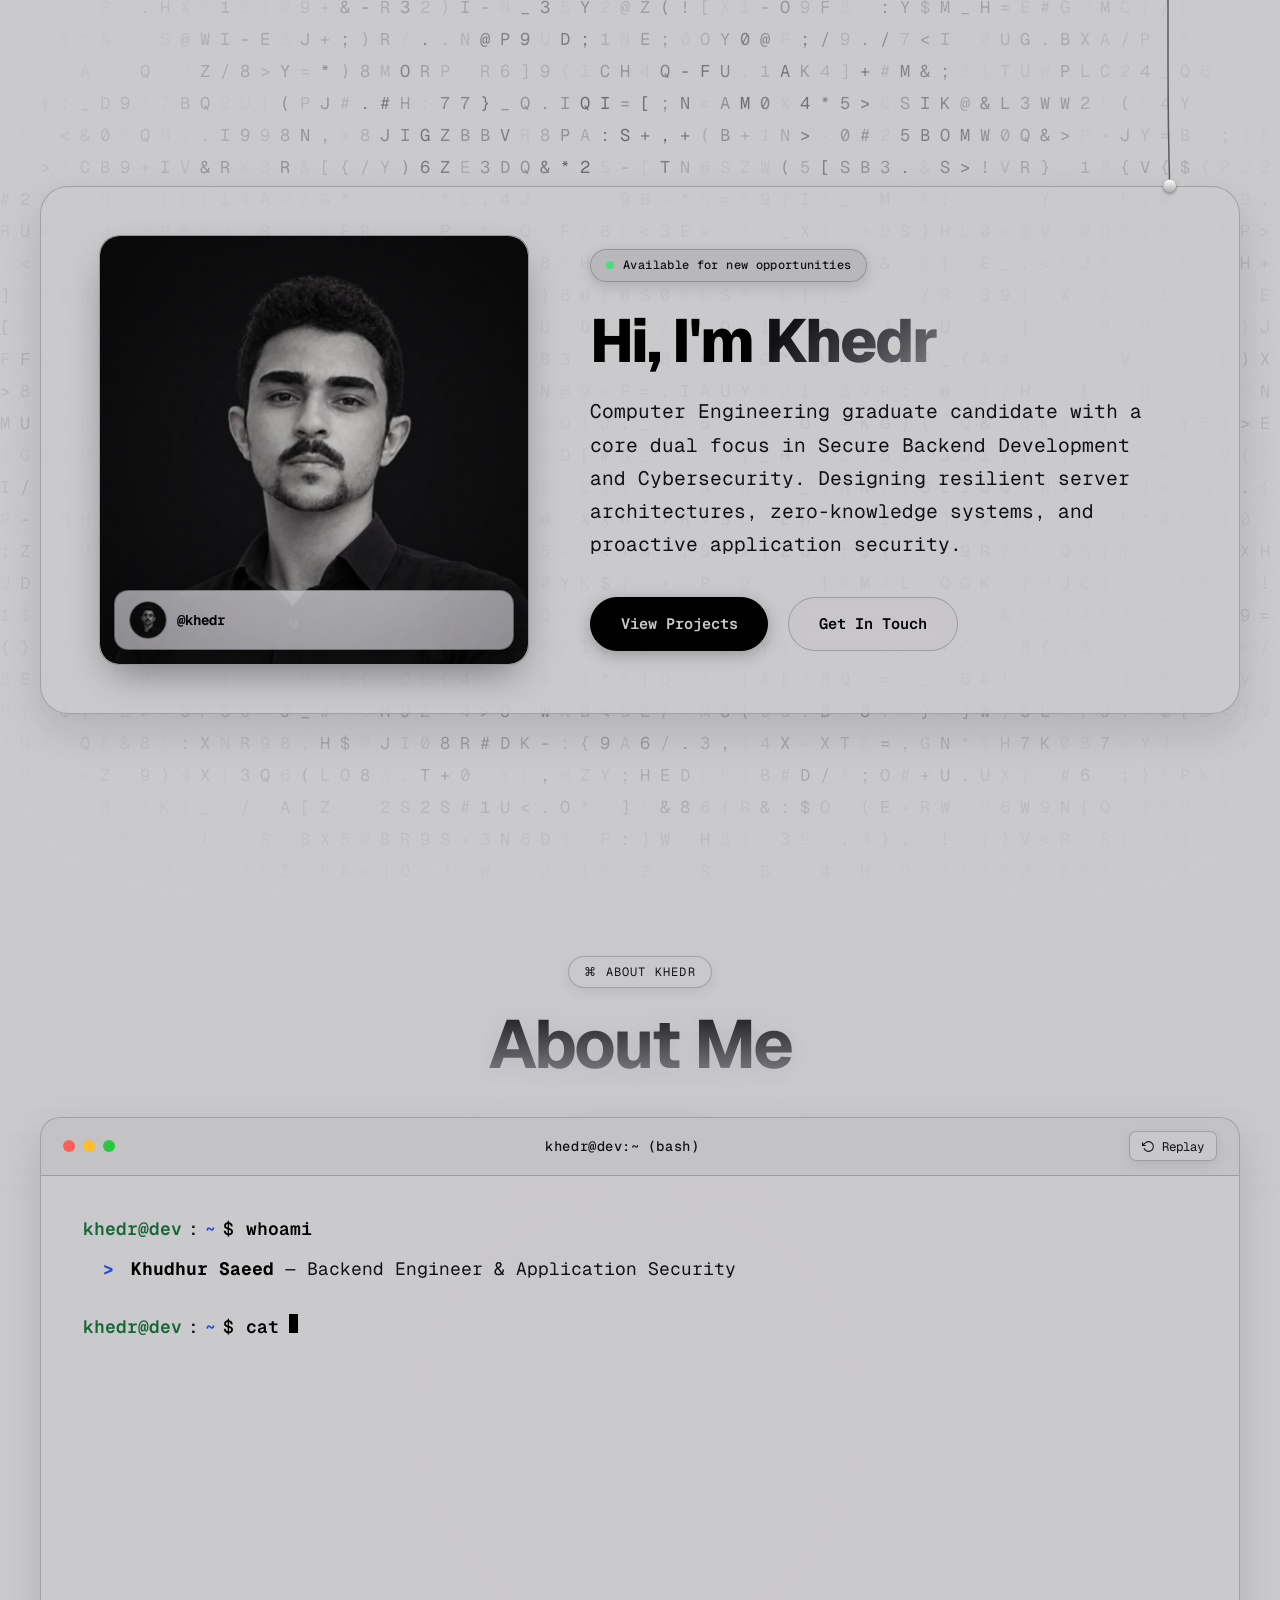
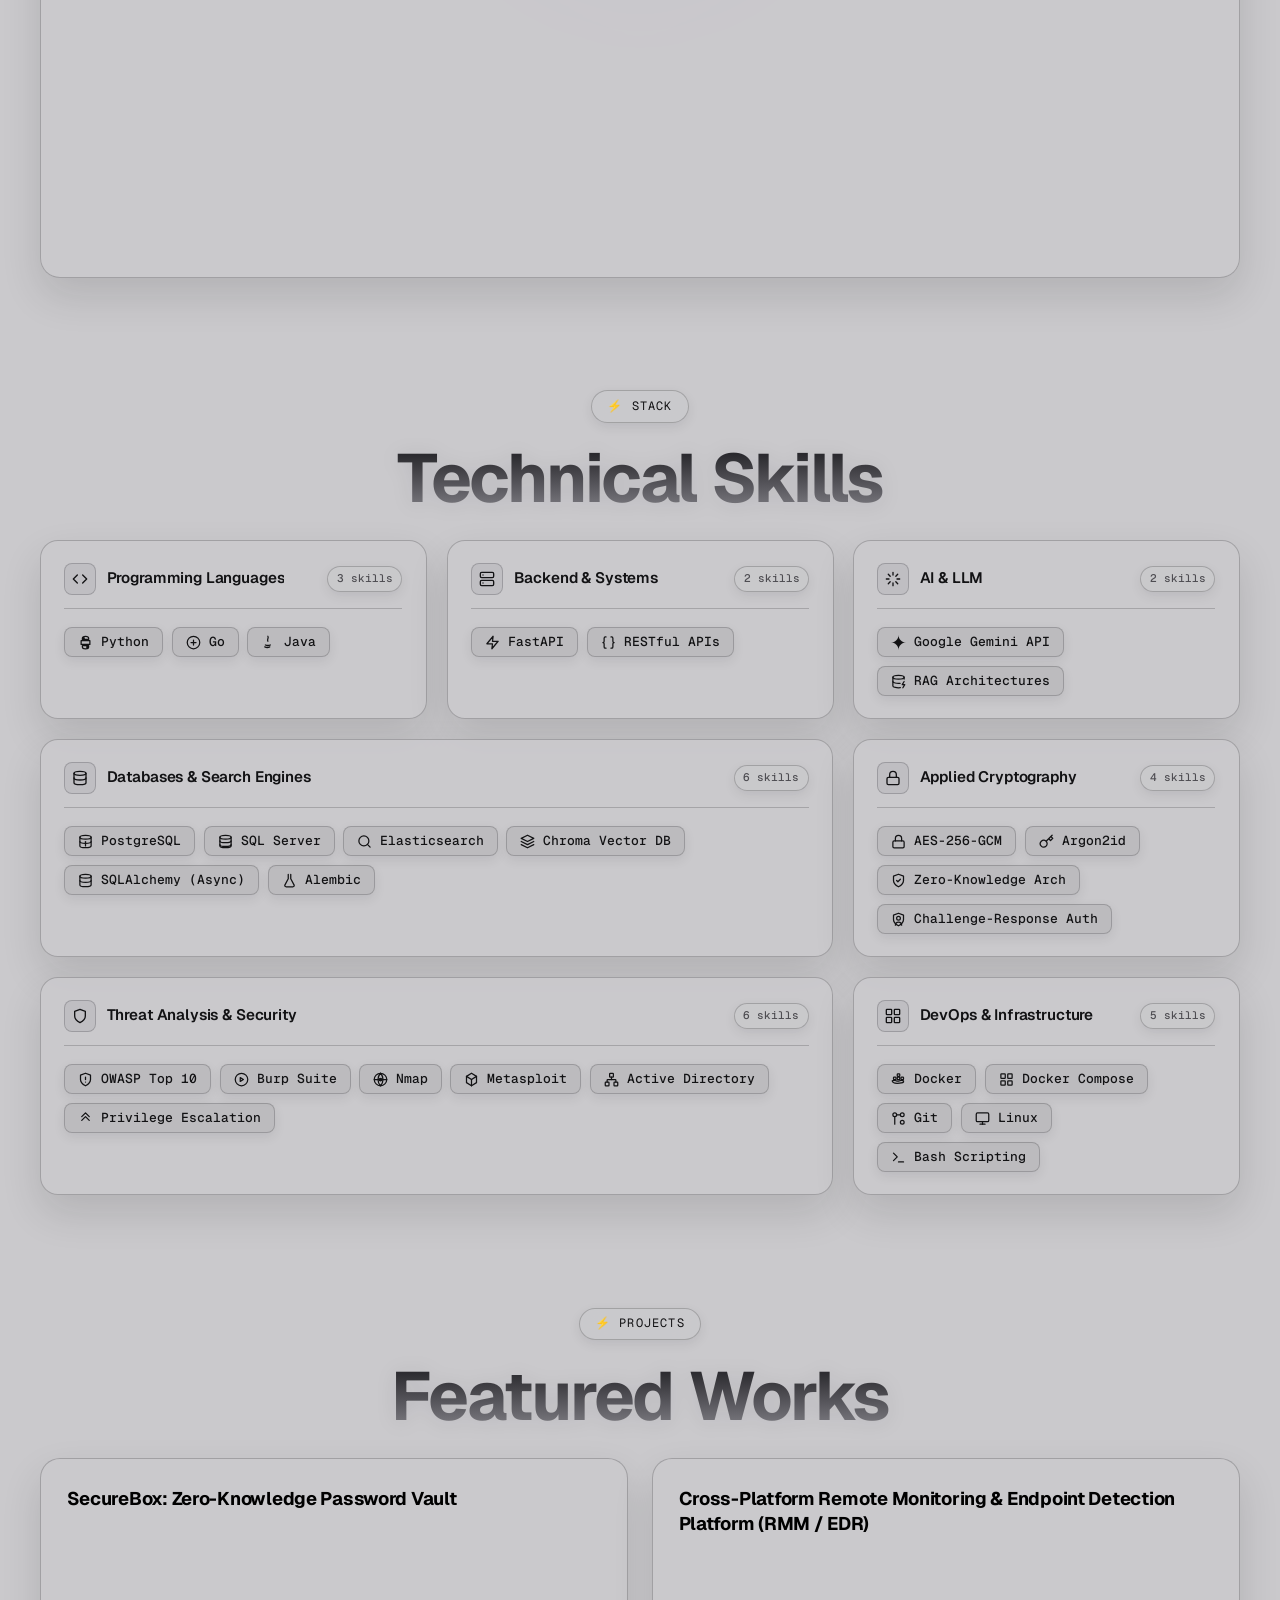
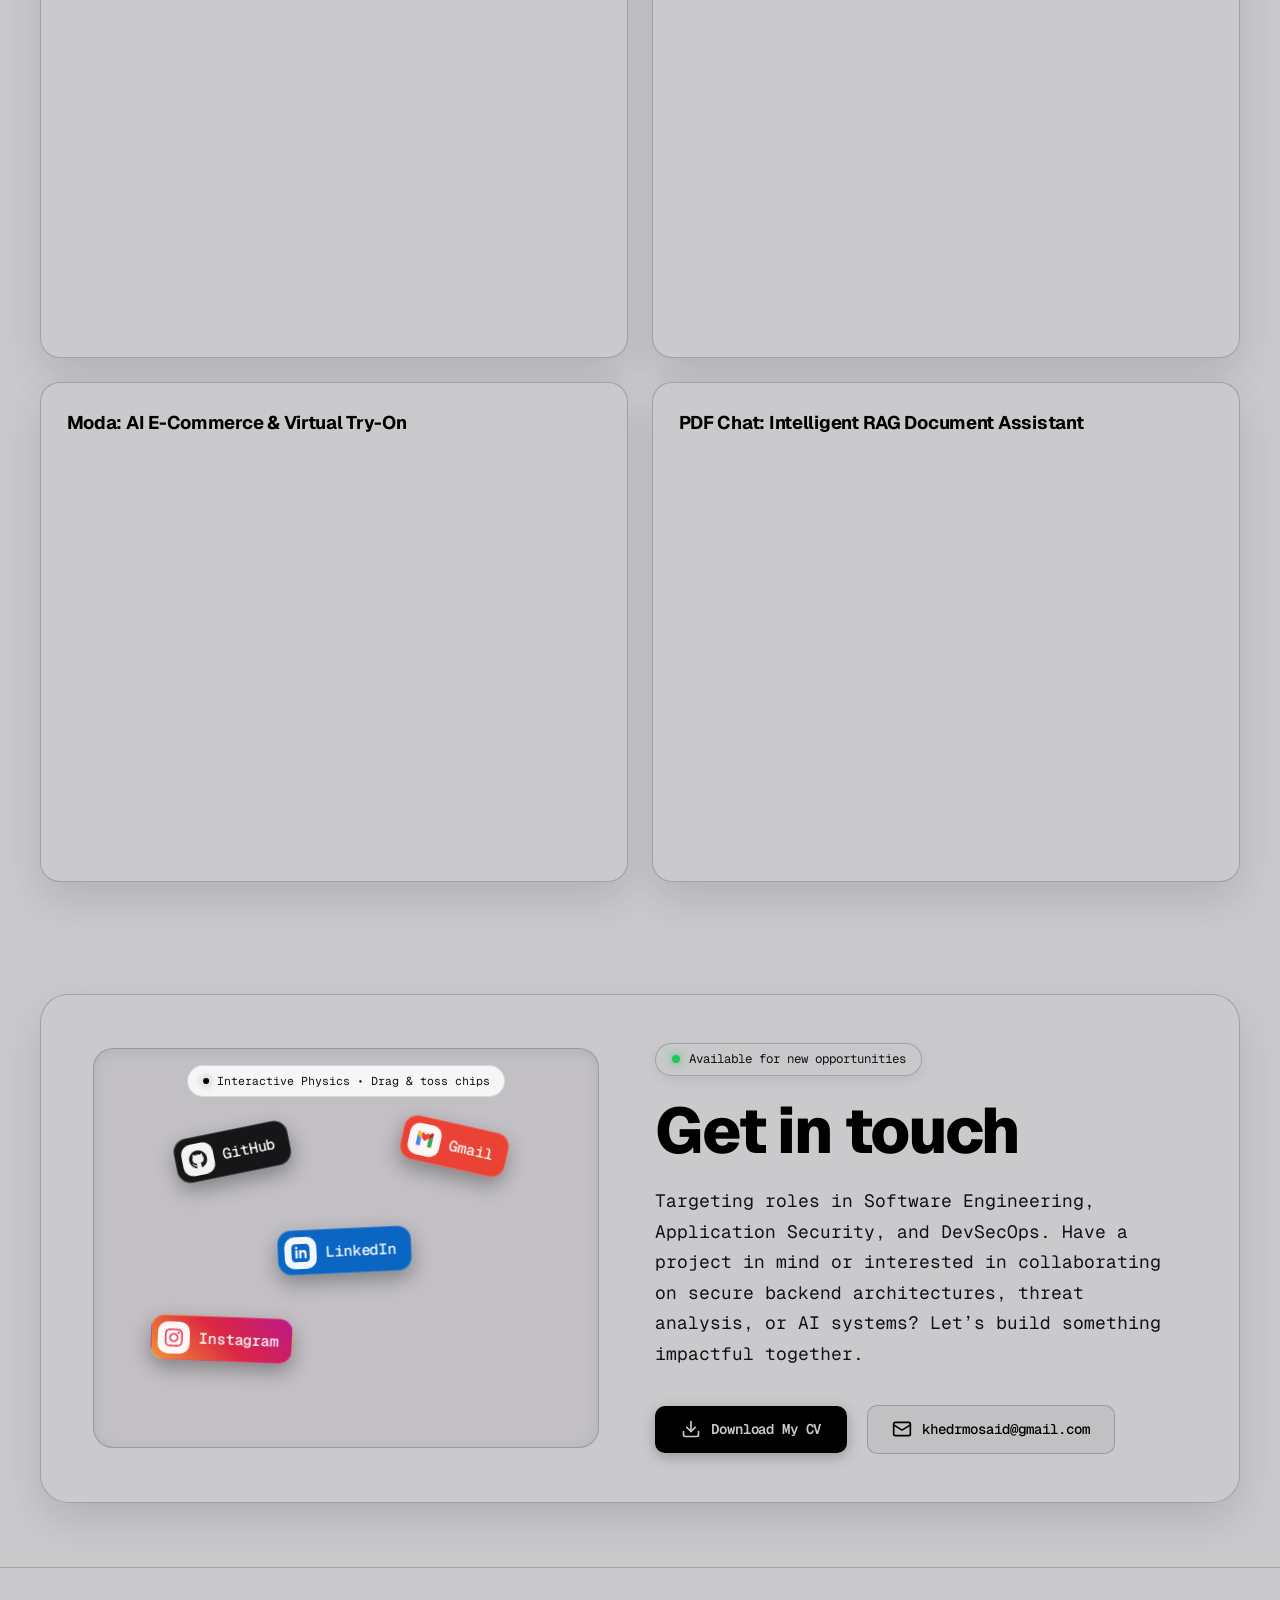
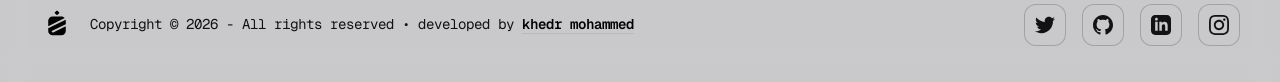
==== index.html @ b5968e11 "Initial release: Portfolio launch" ====
<!DOCTYPE html>
<html lang="en">
<head>
  <meta charset="UTF-8">
  <meta name="viewport" content="width=device-width, initial-scale=1.0">
  <title>Khedr Mohammed — Security Analyst &amp; Backend Developer</title>
  <meta name="description" content="Portfolio of Khedr Mohammed — Security Analyst &amp; Backend Developer specializing in secure backend systems, applied cryptography, threat analysis, and AI/RAG architectures.">
  <meta name="theme-color" content="#121214">

  <!-- Open Graph / Social Preview -->
  <meta property="og:type" content="website">
  <meta property="og:title" content="Khedr Mohammed — Security Analyst &amp; Backend Developer">
  <meta property="og:description" content="Security Analyst &amp; Backend Developer specializing in zero-knowledge cryptography, resilient backend architectures, threat analysis, and AI/RAG systems.">
  <meta property="og:image" content="assets/user_photo.jpg">

  <!-- Twitter / X Card -->
  <meta name="twitter:card" content="summary_large_image">
  <meta name="twitter:title" content="Khedr Mohammed — Security Analyst &amp; Backend Developer">
  <meta name="twitter:description" content="Security Analyst &amp; Backend Developer specializing in zero-knowledge cryptography, resilient backend architectures, threat analysis, and AI/RAG systems.">
  <meta name="twitter:image" content="assets/user_photo.jpg">

  <!-- Monochrome Theme Favicon -->
  <link rel="icon" type="image/svg+xml" href="assets/favicon.svg?v=1.0">

  <link rel="preconnect" href="https://fonts.googleapis.com">
  <link rel="preconnect" href="https://fonts.gstatic.com" crossorigin>
  <link href="https://fonts.googleapis.com/css2?family=Geist:wght@100..900&family=Geist+Mono:wght@100..900&display=swap" rel="stylesheet">
  <link rel="stylesheet" href="style.css?v=4.9">
</head>
<body>

  <!-- Scroll Progress Indicator -->
  <div class="scroll-progress-bar" id="scrollProgressBar"></div>



  <!-- =========================================================================
       PullCord Physics-driven Ceiling Rope Switch (Theme Switcher)
       Inspired by mortspace / FeralUI
       ========================================================================= -->
  <div class="pullcord" id="pullcord">
    <div class="pullcord-inner pullcord-inner--drop">
      <svg class="pullcord-svg" viewBox="0 0 64 340" width="64" height="340" aria-hidden="true">
        <defs>
          <linearGradient id="pc-knob" x1="0" y1="0" x2="0" y2="1">
            <stop offset="0%" stop-color="#ffffff" />
            <stop offset="100%" stop-color="#abaaad" />
          </linearGradient>
          <filter id="pc-knob-sh" x="-70%" y="-70%" width="240%" height="240%">
            <feDropShadow dx="0" dy="1.4" stdDeviation="1.5" flood-color="rgba(0,0,0,0.35)" />
          </filter>
        </defs>
        <!-- Dynamic Verlet rope path -->
        <path class="pullcord-path" d="M 32.0 0.0 Q 32.0 11.0 32.0 22.0 L 32.0 176.0" />
        <!-- Knob SVG visual group -->
        <g class="pullcord-knob-group">
          <g filter="url(#pc-knob-sh)">
            <circle cx="32" cy="176" r="6.5" fill="url(#pc-knob)" stroke="rgba(0,0,0,0.15)" stroke-width="0.5" />
          </g>
        </g>
      </svg>
      <!-- Interactive grab & pull knob button for screen readers & touch/mouse interaction -->
      <button type="button" class="pullcord-knob-btn" aria-label="Pull the cord to toggle theme" aria-pressed="false" title="Pull cord to toggle light/dark theme"></button>
    </div>
  </div>

  <!-- =========================================================================
       Main Content Area
       ========================================================================= -->
  <main class="main-content" id="mainContent">
    
    <!-- Hero Section -->
    <section class="hero-section" id="hero">
      
      <!-- LetterGlitch Background (50% Opacity) -->
      <div class="glitch-bg-container" id="glitchBg" aria-hidden="true">
        <canvas class="glitch-bg-canvas" id="glitchCanvas"></canvas>
        <div class="glitch-outer-vignette"></div>
      </div>

      <div class="hero-container">
        
        <!-- Combined Single Hero Element: Intro + Profile -->
        <div class="hero-intro specular-card" id="heroIntro">
          
          <!-- Left: ProfileCard Component with Uploaded Photo -->
          <div class="hero-profile">
            <div class="pc-card-wrapper" id="profileCard">
              <!-- Glow effect following pointer behind the card -->
              <div class="pc-behind"></div>

              <div class="pc-card-shell">
                <section class="pc-card">
                  <div class="pc-inside">
                    
                    <!-- Glass glare reflection -->
                    <div class="pc-glare"></div>

                    <!-- Avatar Image Content (1:1 Ratio Matched to Photo) -->
                    <div class="pc-avatar-content">
                      <img 
                        class="avatar" 
                        src="assets/user_photo.jpg" 
                        alt="Khedr Portrait Photo" 
                        loading="eager"
                        fetchpriority="high"
                        decoding="async"
                      />

                      <!-- Frosted glass user details banner -->
                      <div class="pc-user-info">
                        <div class="pc-user-details">
                          <div class="pc-mini-avatar">
                            <img src="assets/user_photo.jpg" alt="Mini Avatar" loading="lazy" decoding="async" />
                          </div>
                          <div class="pc-user-text">
                            <div class="pc-handle">@khedr</div>
                          </div>
                        </div>
                      </div>
                    </div>

                  </div>
                </section>
              </div>
            </div>
          </div>

          <!-- Right: Name & Welcome Message -->
          <div class="hero-content">
            <div class="hero-badge">
              <span class="status-pulse"></span>
              <span>Available for new opportunities</span>
            </div>

            <h1 class="hero-title">
              Hi, I'm <span class="gradient-text">Khedr</span>
            </h1>

            <p class="hero-welcome">
              Computer Engineering graduate candidate with a core dual focus in Secure Backend Development and Cybersecurity. Designing resilient server architectures, zero-knowledge systems, and proactive application security.
            </p>

            <div class="hero-actions">
              <a href="#projects" class="btn btn-primary">View Projects</a>
              <a href="#contact" class="btn btn-secondary">Get In Touch</a>
            </div>
          </div>

        </div>

      </div>
    </section>

    <!-- =======================================================================
         Post-Hero Sections (with Living Ambient Blurred Background)
         ======================================================================= -->
    <div class="post-hero-wrapper" id="postHeroWrapper">
      <!-- Living Ambient Blurred Background Canvas (Subtle & GPU-Accelerated) -->
      <div class="living-ambient-canvas" aria-hidden="true">
        <canvas id="pixelArcCanvas" class="pixel-arc-canvas"></canvas>
        <div class="ambient-fade-transition"></div>
      </div>

      <!-- =======================================================================
           About Section: Magic UI Interactive Terminal
           ======================================================================= -->
      <section class="about-section" id="about">
      <div class="parallax-container" id="aboutParallax">
        
        <!-- Background Layer: Ambient Glow (static) -->
        <div class="parallax-layer" aria-hidden="true">
          <div class="about-ambient-glow"></div>
        </div>

        <!-- Main Layer: Section Header + Magic UI Terminal -->
        <div class="parallax-layer parallax-main-layer">
          <div class="about-container">
            
            <!-- Section Header -->
            <div class="section-header">
              <div class="section-tag">
                <span class="tag-icon">⌘</span>
                <span>ABOUT KHEDR</span>
              </div>
              <h2 class="section-title">About Me</h2>
            </div>

            <!-- Magic UI Interactive Terminal Window -->
            <div class="terminal-window specular-card" id="terminalWindow">
              
              <!-- Terminal Header Bar with Mac Dots & Quick Actions -->
              <div class="terminal-header">
                <div class="terminal-dots" aria-hidden="true">
                  <span class="dot dot-close"></span>
                  <span class="dot dot-minimize"></span>
                  <span class="dot dot-expand"></span>
                </div>
                <div class="terminal-title">khedr@dev:~ (bash)</div>
                <div class="terminal-actions">
                  <button type="button" class="term-btn" id="termReplayBtn" title="Replay Animation" aria-label="Replay terminal typing animation">
                    <svg width="13" height="13" viewBox="0 0 24 24" fill="none" stroke="currentColor" stroke-width="2"><polyline points="1 4 1 10 7 10"></polyline><path d="M3.51 15a9 9 0 1 0 2.13-9.36L1 10"></path></svg>
                    <span>Replay</span>
                  </button>
                </div>
              </div>

              <!-- Terminal Body Content -->
              <div class="terminal-body" id="terminalBody">
                
                <!-- Command 1: whoami -->
                <div class="terminal-block" id="termBlock1">
                  <div class="terminal-prompt-line">
                    <span class="prompt-user">khedr@dev</span><span class="prompt-sep">:</span><span class="prompt-path">~</span><span class="prompt-dollar">$</span>
                    <span class="typed-command" id="cmdWhoami"></span>
                  </div>
                  <div class="terminal-output" id="outWhoami">
                    <span class="output-prefix">&gt;</span> <span class="highlight-name">Khudhur Saeed</span> — Backend Engineer &amp; Application Security
                  </div>
                </div>

                <!-- Command 2: cat about.txt -->
                <div class="terminal-block term-hidden" id="termBlock2">
                  <div class="terminal-prompt-line">
                    <span class="prompt-user">khedr@dev</span><span class="prompt-sep">:</span><span class="prompt-path">~</span><span class="prompt-dollar">$</span>
                    <span class="typed-command" id="cmdCat"></span>
                  </div>
                  <div class="terminal-output terminal-bio-text" id="outCat">
                    <p>
                      Computer Engineering graduate (Cumhuriyet University, GPA 3.26) with a core dual focus on 
                      <span class="term-keyword">Backend Development</span> and <span class="term-keyword">Cybersecurity &amp; PenTesting</span>. 
                      Experience gained through an intensive 15-week internship at <span class="term-highlight">SETA Software Technologies</span>, conducting web security audits (<span class="term-highlight">OWASP Top 10</span>, IDOR, SQLi, XSS), 
                      network reconnaissance via <span class="term-code">Nmap</span>, exploitation with <span class="term-code">Metasploit</span>, Active Directory lateral movement, and Windows/Linux privilege escalation.
                    </p>
                    <p>
                      Proficient in engineering secure, scalable backend architectures with 
                      <span class="term-keyword">Python, Go (Golang), FastAPI, PostgreSQL, and Docker</span>, with deep practical experience in 
                      <span class="term-highlight">Zero-Knowledge architectures</span>, authenticated cryptography (<span class="term-code">AES-256-GCM, Argon2id</span>), 
                      and AI/RAG integrations with <span class="term-code">Google Gemini &amp; Chroma</span>. Targeting roles in Software Engineering, Application Security, and DevSecOps.
                    </p>
                  </div>
                </div>

                <!-- Command 3: echo $PASSION -->
                <div class="terminal-block term-hidden" id="termBlock3">
                  <div class="terminal-prompt-line">
                    <span class="prompt-user">khedr@dev</span><span class="prompt-sep">:</span><span class="prompt-path">~</span><span class="prompt-dollar">$</span>
                    <span class="typed-command" id="cmdEcho"></span>
                  </div>
                  <div class="terminal-output terminal-passion" id="outEcho">
                    <span class="output-prefix">&gt;</span> <span class="passion-quote">"Designing resilient server architectures and building systems that are secure by default."</span>
                  </div>
                </div>

                <!-- Active prompt with blinking cursor -->
                <div class="terminal-prompt-line term-active-prompt term-hidden" id="termActivePrompt">
                  <span class="prompt-user">khedr@dev</span><span class="prompt-sep">:</span><span class="prompt-path">~</span><span class="prompt-dollar">$</span>
                  <span class="term-cursor" aria-hidden="true"></span>
                </div>

              </div>
            </div>

          </div>
        </div>

      </div>
    </section>

    <!-- =======================================================================
         Technical Skills Section
         ======================================================================= -->
    <section class="skills-section" id="skills">

      <div class="skills-container">
        
        <!-- Section Header -->
        <div class="section-header">
          <div class="section-tag">
            <span class="tag-icon">⚡</span>
            <span>STACK</span>
          </div>
          <h2 class="section-title">Technical Skills</h2>
        </div>

        <!-- Modern Interactive Stack Component (Bento Grid) -->
        <div class="stack-interactive-container" id="stackInteractiveContainer">
          
          <!-- Skills Bento Grid Architecture -->
          <div class="skills-bento-grid" id="skillsBentoGrid">
            
            <!-- Category 1: Languages -->
            <div class="skill-category-card specular-card" data-category="languages">
              <div class="bento-card-header">
                <div class="bento-cat-info">
                  <span class="bento-cat-icon">
                    <svg width="16" height="16" viewBox="0 0 24 24" fill="none" stroke="currentColor" stroke-width="2" stroke-linecap="round" stroke-linejoin="round"><polyline points="16 18 22 12 16 6"/><polyline points="8 6 2 12 8 18"/></svg>
                  </span>
                  <h3 class="bento-cat-title">Programming Languages</h3>
                </div>
                <span class="bento-cat-badge">3 skills</span>
              </div>
              <div class="bento-chips-wrap">
                <span data-category="languages" class="stack-chip">
                  <svg width="15" height="15" viewBox="0 0 24 24" fill="none" stroke="currentColor" stroke-width="2" stroke-linecap="round" stroke-linejoin="round"><path d="M12 2c5 0 5 3 5 3v2H7V5s0-3 5-3z"/><path d="M12 22c-5 0-5-3-5-3v-2h10v2s0 3-5 3z"/><path d="M5 9h14v6H5z"/><circle cx="9" cy="5" r="1" fill="currentColor"/><circle cx="15" cy="19" r="1" fill="currentColor"/></svg>
                  Python
                </span>
                <span data-category="languages" class="stack-chip">
                  <svg width="15" height="15" viewBox="0 0 24 24" fill="none" stroke="currentColor" stroke-width="2" stroke-linecap="round" stroke-linejoin="round"><circle cx="12" cy="12" r="10"/><path d="M8 12h8"/><path d="M12 8v8"/></svg>
                  Go
                </span>
                <span data-category="languages" class="stack-chip">
                  <svg width="15" height="15" viewBox="0 0 24 24" fill="none" stroke="currentColor" stroke-width="2" stroke-linecap="round" stroke-linejoin="round"><path d="M6 19c2 1 6 1 8 0"/><path d="M7 16c2.5 1 5.5 1 8 0"/><path d="M11 2c2 3-2 5 0 8"/></svg>
                  Java
                </span>
              </div>
            </div>

            <!-- Category 2: Backend & Systems -->
            <div class="skill-category-card specular-card" data-category="backend">
              <div class="bento-card-header">
                <div class="bento-cat-info">
                  <span class="bento-cat-icon">
                    <svg width="16" height="16" viewBox="0 0 24 24" fill="none" stroke="currentColor" stroke-width="2" stroke-linecap="round" stroke-linejoin="round"><rect width="20" height="8" x="2" y="2" rx="2"/><rect width="20" height="8" x="2" y="14" rx="2"/><line x1="6" x2="6.01" y1="6" y2="6"/><line x1="6" x2="6.01" y1="18" y2="18"/></svg>
                  </span>
                  <h3 class="bento-cat-title">Backend &amp; Systems</h3>
                </div>
                <span class="bento-cat-badge">2 skills</span>
              </div>
              <div class="bento-chips-wrap">
                <span data-category="backend" class="stack-chip">
                  <svg width="15" height="15" viewBox="0 0 24 24" fill="none" stroke="currentColor" stroke-width="2" stroke-linecap="round" stroke-linejoin="round"><polygon points="13 2 3 14 12 14 11 22 21 10 12 10 13 2"/></svg>
                  FastAPI
                </span>
                <span data-category="backend" class="stack-chip">
                  <svg width="15" height="15" viewBox="0 0 24 24" fill="none" stroke="currentColor" stroke-width="2" stroke-linecap="round" stroke-linejoin="round"><path d="M8 3H7a2 2 0 0 0-2 2v5a2 2 0 0 1-2 2a2 2 0 0 1 2 2v5c0 1.1.9 2 2 2h1m8 0h1a2 2 0 0 0 2-2v-5c0-1.1.9-2 2-2a2 2 0 0 1-2-2V5a2 2 0 0 0-2-2h-1"/></svg>
                  RESTful APIs
                </span>
              </div>
            </div>

            <!-- Category 3: AI & LLM -->
            <div class="skill-category-card specular-card" data-category="ai">
              <div class="bento-card-header">
                <div class="bento-cat-info">
                  <span class="bento-cat-icon">
                    <svg width="16" height="16" viewBox="0 0 24 24" fill="none" stroke="currentColor" stroke-width="2" stroke-linecap="round" stroke-linejoin="round"><path d="M12 2v4m0 12v4M4.93 4.93l2.83 2.83m8.48 8.48l2.83 2.83M2 12h4m12 0h4M4.93 19.07l2.83-2.83m8.48-8.48l2.83-2.83"/></svg>
                  </span>
                  <h3 class="bento-cat-title">AI &amp; LLM</h3>
                </div>
                <span class="bento-cat-badge">2 skills</span>
              </div>
              <div class="bento-chips-wrap">
                <span data-category="ai" class="stack-chip">
                  <svg width="15" height="15" viewBox="0 0 24 24" fill="currentColor"><path d="M11.04 19.32Q12 21.51 12 24q0-2.49.93-4.68q.96-2.19 2.58-3.81t3.81-2.55Q21.51 12 24 12q-2.49 0-4.68-.93a12.3 12.3 0 0 1-3.81-2.58a12.3 12.3 0 0 1-2.58-3.81Q12 2.49 12 0q0 2.49-.96 4.68q-.93 2.19-2.55 3.81a12.3 12.3 0 0 1-3.81 2.58Q2.49 12 0 12q2.49 0 4.68.96q2.19.93 3.81 2.55t2.55 3.81"/></svg>
                  Google Gemini API
                </span>
                <span data-category="ai" class="stack-chip">
                  <svg width="15" height="15" viewBox="0 0 24 24" fill="none" stroke="currentColor" stroke-width="2" stroke-linecap="round" stroke-linejoin="round"><ellipse cx="12" cy="5" rx="9" ry="3"/><path d="M3 5v14a9 3 0 0 0 12 2.84M21 5v3m0 4l-3 5h4l-3 5"/><path d="M3 12a9 3 0 0 0 11.59 2.87"/></svg>
                  RAG Architectures
                </span>
              </div>
            </div>

            <!-- Category 4: Databases & Search (Bento Wide 2 Cols) -->
            <div class="skill-category-card specular-card" data-category="databases">
              <div class="bento-card-header">
                <div class="bento-cat-info">
                  <span class="bento-cat-icon">
                    <svg width="16" height="16" viewBox="0 0 24 24" fill="none" stroke="currentColor" stroke-width="2" stroke-linecap="round" stroke-linejoin="round"><ellipse cx="12" cy="5" rx="9" ry="3"/><path d="M3 5v14a9 3 0 0 0 18 0V5"/><path d="M3 12a9 3 0 0 0 18 0"/></svg>
                  </span>
                  <h3 class="bento-cat-title">Databases &amp; Search Engines</h3>
                </div>
                <span class="bento-cat-badge">6 skills</span>
              </div>
              <div class="bento-chips-wrap">
                <span data-category="databases" class="stack-chip">
                  <svg width="15" height="15" viewBox="0 0 24 24" fill="none" stroke="currentColor" stroke-width="2" stroke-linecap="round" stroke-linejoin="round"><ellipse cx="12" cy="5" rx="9" ry="3"/><path d="M3 5v14a9 3 0 0 0 18 0V5"/><path d="M3 12a9 3 0 0 0 18 0"/><path d="M12 12v7"/></svg>
                  PostgreSQL
                </span>
                <span data-category="databases" class="stack-chip">
                  <svg width="15" height="15" viewBox="0 0 24 24" fill="none" stroke="currentColor" stroke-width="2" stroke-linecap="round" stroke-linejoin="round"><ellipse cx="12" cy="5" rx="9" ry="3"/><path d="M3 5v6a9 3 0 0 0 18 0V5"/><path d="M3 11v6a9 3 0 0 0 18 0v-6"/><path d="M3 17v2a9 3 0 0 0 18 0v-2"/></svg>
                  SQL Server
                </span>
                <span data-category="databases" class="stack-chip">
                  <svg width="15" height="15" viewBox="0 0 24 24" fill="none" stroke="currentColor" stroke-width="2" stroke-linecap="round" stroke-linejoin="round"><circle cx="11" cy="11" r="8"/><line x1="21" y1="21" x2="16.65" y2="16.65"/></svg>
                  Elasticsearch
                </span>
                <span data-category="databases" class="stack-chip">
                  <svg width="15" height="15" viewBox="0 0 24 24" fill="none" stroke="currentColor" stroke-width="2" stroke-linecap="round" stroke-linejoin="round"><path d="M12 2L2 7l10 5 10-5-10-5zM2 17l10 5 10-5M2 12l10 5 10-5"/></svg>
                  Chroma Vector DB
                </span>
                <span data-category="databases" class="stack-chip">
                  <svg width="15" height="15" viewBox="0 0 24 24" fill="none" stroke="currentColor" stroke-width="2" stroke-linecap="round" stroke-linejoin="round"><ellipse cx="12" cy="5" rx="9" ry="3"/><path d="M3 5v14a9 3 0 0 0 18 0V5"/><path d="M3 12a9 3 0 0 0 18 0"/></svg>
                  SQLAlchemy (Async)
                </span>
                <span data-category="databases" class="stack-chip">
                  <svg width="15" height="15" viewBox="0 0 24 24" fill="none" stroke="currentColor" stroke-width="2" stroke-linecap="round" stroke-linejoin="round"><path d="M10 2v7.31L4.54 19.34A2 2 0 0 0 6.27 22h11.46a2 2 0 0 0 1.73-2.66L14 9.31V2"/></svg>
                  Alembic
                </span>
              </div>
            </div>

            <!-- Category 5: Cryptography & Security -->
            <div class="skill-category-card specular-card" data-category="crypto">
              <div class="bento-card-header">
                <div class="bento-cat-info">
                  <span class="bento-cat-icon">
                    <svg width="16" height="16" viewBox="0 0 24 24" fill="none" stroke="currentColor" stroke-width="2" stroke-linecap="round" stroke-linejoin="round"><rect width="18" height="11" x="3" y="11" rx="2" ry="2"/><path d="M7 11V7a5 5 0 0 1 10 0v4"/></svg>
                  </span>
                  <h3 class="bento-cat-title">Applied Cryptography</h3>
                </div>
                <span class="bento-cat-badge">4 skills</span>
              </div>
              <div class="bento-chips-wrap">
                <span data-category="crypto" class="stack-chip">
                  <svg width="15" height="15" viewBox="0 0 24 24" fill="none" stroke="currentColor" stroke-width="2" stroke-linecap="round" stroke-linejoin="round"><rect width="18" height="11" x="3" y="11" rx="2" ry="2"/><path d="M7 11V7a5 5 0 0 1 10 0v4"/></svg>
                  AES-256-GCM
                </span>
                <span data-category="crypto" class="stack-chip">
                  <svg width="15" height="15" viewBox="0 0 24 24" fill="none" stroke="currentColor" stroke-width="2" stroke-linecap="round" stroke-linejoin="round"><path d="m21 2-2 2m-7.61 7.61a5.5 5.5 0 1 1-7.778 7.778 5.5 5.5 0 0 1 7.777-7.777zm0 0L15.5 7.5m0 0 3 3L22 7l-3-3m-3.5 3.5L19 4"/></svg>
                  Argon2id
                </span>
                <span data-category="crypto" class="stack-chip">
                  <svg width="15" height="15" viewBox="0 0 24 24" fill="none" stroke="currentColor" stroke-width="2" stroke-linecap="round" stroke-linejoin="round"><path d="M12 22s8-4 8-10V5l-8-3-8 3v7c0 6 8 10 8 10z"/><path d="m9 12 2 2 4-4"/></svg>
                  Zero-Knowledge Arch
                </span>
                <span data-category="crypto" class="stack-chip" title="Anti-Enumeration & Challenge-Response Auth">
                  <svg width="15" height="15" viewBox="0 0 24 24" fill="none" stroke="currentColor" stroke-width="2" stroke-linecap="round" stroke-linejoin="round"><path d="M12 22s8-4 8-10V5l-8-3-8 3v7c0 6 8 10 8 10z"/><circle cx="12" cy="10" r="3"/><path d="M7 21a5 5 0 0 1 10 0"/></svg>
                  Challenge-Response Auth
                </span>
              </div>
            </div>

            <!-- Category 6: Threat Analysis (Bento Wide 2 Cols) -->
            <div class="skill-category-card specular-card" data-category="cybersecurity">
              <div class="bento-card-header">
                <div class="bento-cat-info">
                  <span class="bento-cat-icon">
                    <svg width="16" height="16" viewBox="0 0 24 24" fill="none" stroke="currentColor" stroke-width="2" stroke-linecap="round" stroke-linejoin="round"><path d="M12 22s8-4 8-10V5l-8-3-8 3v7c0 6 8 10 8 10z"/></svg>
                  </span>
                  <h3 class="bento-cat-title">Threat Analysis &amp; Security</h3>
                </div>
                <span class="bento-cat-badge">6 skills</span>
              </div>
              <div class="bento-chips-wrap">
                <span data-category="cybersecurity" class="stack-chip">
                  <svg width="15" height="15" viewBox="0 0 24 24" fill="none" stroke="currentColor" stroke-width="2" stroke-linecap="round" stroke-linejoin="round"><path d="M12 22s8-4 8-10V5l-8-3-8 3v7c0 6 8 10 8 10z"/><line x1="12" y1="8" x2="12" y2="12"/><line x1="12" y1="16" x2="12.01" y2="16"/></svg>
                  OWASP Top 10
                </span>
                <span data-category="cybersecurity" class="stack-chip">
                  <svg width="15" height="15" viewBox="0 0 24 24" fill="none" stroke="currentColor" stroke-width="2" stroke-linecap="round" stroke-linejoin="round"><circle cx="12" cy="12" r="10"/><path d="m10 15 5-3-5-3v6Z"/></svg>
                  Burp Suite
                </span>
                <span data-category="cybersecurity" class="stack-chip">
                  <svg width="15" height="15" viewBox="0 0 24 24" fill="none" stroke="currentColor" stroke-width="2" stroke-linecap="round" stroke-linejoin="round"><circle cx="12" cy="12" r="10"/><path d="M12 2a14.5 14.5 0 0 0 0 20 14.5 14.5 0 0 0 0-20"/><path d="M2 12h20"/><circle cx="12" cy="12" r="2" fill="currentColor"/></svg>
                  Nmap
                </span>
                <span data-category="cybersecurity" class="stack-chip">
                  <svg width="15" height="15" viewBox="0 0 24 24" fill="none" stroke="currentColor" stroke-width="2" stroke-linecap="round" stroke-linejoin="round"><path d="m12 2l8 5v10l-8 5-8-5V7l8-5z"/><path d="M12 22V12"/><path d="m20 7-8 5-8-5"/></svg>
                  Metasploit
                </span>
                <span data-category="cybersecurity" class="stack-chip">
                  <svg width="15" height="15" viewBox="0 0 24 24" fill="none" stroke="currentColor" stroke-width="2" stroke-linecap="round" stroke-linejoin="round"><rect width="6" height="6" x="9" y="2" rx="1"/><rect width="6" height="6" x="2" y="16" rx="1"/><rect width="6" height="6" x="16" y="16" rx="1"/><path d="M5 16v-3a1 1 0 0 1 1-1h12a1 1 0 0 1 1 1v3"/><path d="M12 8v4"/></svg>
                  Active Directory
                </span>
                <span data-category="cybersecurity" class="stack-chip">
                  <svg width="15" height="15" viewBox="0 0 24 24" fill="none" stroke="currentColor" stroke-width="2" stroke-linecap="round" stroke-linejoin="round"><polyline points="18 15 12 9 6 15"/><polyline points="18 9 12 3 6 9"/></svg>
                  Privilege Escalation
                </span>
              </div>
            </div>

            <!-- Category 7: DevOps & Tools -->
            <div class="skill-category-card specular-card" data-category="devops">
              <div class="bento-card-header">
                <div class="bento-cat-info">
                  <span class="bento-cat-icon">
                    <svg width="16" height="16" viewBox="0 0 24 24" fill="none" stroke="currentColor" stroke-width="2" stroke-linecap="round" stroke-linejoin="round"><rect width="8" height="8" x="2" y="2" rx="1"/><rect width="8" height="8" x="14" y="2" rx="1"/><rect width="8" height="8" x="14" y="14" rx="1"/><rect width="8" height="8" x="2" y="14" rx="1"/></svg>
                  </span>
                  <h3 class="bento-cat-title">DevOps &amp; Infrastructure</h3>
                </div>
                <span class="bento-cat-badge">5 skills</span>
              </div>
              <div class="bento-chips-wrap">
                <span data-category="devops" class="stack-chip">
                  <svg width="15" height="15" viewBox="0 0 24 24" fill="none" stroke="currentColor" stroke-width="2" stroke-linecap="round" stroke-linejoin="round"><rect width="4" height="4" x="4" y="8" rx="1"/><rect width="4" height="4" x="10" y="8" rx="1"/><rect width="4" height="4" x="16" y="8" rx="1"/><rect width="4" height="4" x="10" y="3" rx="1"/><path d="M2 14c2-1 4-1 6 0s4 1 6 0 4-1 6 0v2c-2 2-6 2-10 2s-8 0-8-4z"/></svg>
                  Docker
                </span>
                <span data-category="devops" class="stack-chip">
                  <svg width="15" height="15" viewBox="0 0 24 24" fill="none" stroke="currentColor" stroke-width="2" stroke-linecap="round" stroke-linejoin="round"><rect width="7" height="7" x="3" y="3" rx="1"/><rect width="7" height="7" x="14" y="3" rx="1"/><rect width="7" height="7" x="14" y="14" rx="1"/><rect width="7" height="7" x="3" y="14" rx="1"/></svg>
                  Docker Compose
                </span>
                <span data-category="devops" class="stack-chip">
                  <svg width="15" height="15" viewBox="0 0 24 24" fill="none" stroke="currentColor" stroke-width="2" stroke-linecap="round" stroke-linejoin="round"><circle cx="18" cy="18" r="3"/><circle cx="6" cy="6" r="3"/><circle cx="18" cy="6" r="3"/><path d="M6 9v12"/><path d="M9 6h6"/></svg>
                  Git
                </span>
                <span data-category="devops" class="stack-chip">
                  <svg width="15" height="15" viewBox="0 0 24 24" fill="none" stroke="currentColor" stroke-width="2" stroke-linecap="round" stroke-linejoin="round"><rect width="20" height="14" x="2" y="3" rx="2"/><line x1="8" y1="21" x2="16" y2="21"/><line x1="12" y1="17" x2="12" y2="21"/></svg>
                  Linux
                </span>
                <span data-category="devops" class="stack-chip">
                  <svg width="15" height="15" viewBox="0 0 24 24" fill="none" stroke="currentColor" stroke-width="2" stroke-linecap="round" stroke-linejoin="round"><polyline points="4 17 10 11 4 5"/><line x1="12" y1="19" x2="20" y2="19"/></svg>
                  Bash Scripting
                </span>
              </div>
            </div>

          </div>
        </div>
      </div>
    </section>

    <!-- =======================================================================
         Featured Projects Section (Stepped Timeline Feature Style)
         ======================================================================= -->
    <section class="projects-section" id="projects">

      <div class="container projects-container">
        <!-- Section Header -->
        <div class="section-header">
          <div class="section-tag">
            <span class="tag-icon">⚡</span>
            <span>PROJECTS</span>
          </div>
          <h2 class="section-title">Featured Works</h2>
        </div>

        <!-- Projects Showcase Grid -->
        <div class="projects-grid" id="projectsTimeline">
          
          <!-- Card 1: SecureBox -->
          <div class="project-step-content specular-card" tabindex="0">
            <h3 class="project-item-title">SecureBox: Zero-Knowledge Password Vault</h3>
            
            <!-- Cross-Fade Deck: Figure (Default) ⇄ Details (Hover) -->
            <div class="project-card-deck">
              <div class="project-figure-layer figure-cyan" id="figure-securebox" aria-hidden="true"></div>
              <div class="project-details-layer">
                <div class="project-tags-top">
                  <span class="project-badge badge-cyan">Applied Cryptography</span>
                  <span class="project-badge badge-ghost">Zero-Knowledge</span>
                </div>
                <p class="project-item-desc">
                  End-to-end zero-knowledge password manager and vault powered by FastAPI and PostgreSQL. Implements Argon2id split-key derivation, authenticated AES-256-GCM encryption with cryptographic UUID Associated Data binding, challenge-response auth, and anti-enumeration defense.
                </p>
                <div class="project-chips-wrap">
                  <div class="floating-chip"><span class="chip-dot"></span><code>FastAPI</code></div>
                  <div class="floating-chip"><span class="chip-dot"></span><code>PostgreSQL</code></div>
                  <div class="floating-chip"><span class="chip-dot"></span><code>Argon2id</code></div>
                  <div class="floating-chip"><span class="chip-dot"></span><code>AES-256-GCM</code></div>
                  <div class="floating-chip"><span class="chip-dot"></span><code>Docker</code></div>
                </div>
                <div class="project-action-wrap">
                  <a href="https://github.com/khudhur-saeed/SecureBox" target="_blank" rel="noopener noreferrer" class="project-action-link" aria-label="View SecureBox on GitHub">
                    <span>View on GitHub</span>
                    <svg xmlns="http://www.w3.org/2000/svg" width="16" height="16" viewBox="0 0 24 24" fill="none" stroke="currentColor" stroke-width="2" stroke-linecap="round" stroke-linejoin="round" class="action-icon-arrow"><path d="M5 12h14"></path><path d="m12 5 7 7-7 7"></path></svg>
                  </a>
                </div>
              </div>
            </div>
          </div>

          <!-- Card 2: Cross-Platform RMM & Endpoint Detection Platform (EDR) -->
          <div class="project-step-content specular-card" tabindex="0">
            <h3 class="project-item-title">Cross-Platform Remote Monitoring &amp; Endpoint Detection Platform (RMM / EDR)</h3>
            
            <!-- Cross-Fade Deck: Figure (Default) ⇄ Details (Hover) -->
            <div class="project-card-deck">
              <div class="project-figure-layer figure-cyan" id="figure-rmm-edr" aria-hidden="true"></div>
              <div class="project-details-layer">
                <div class="project-tags-top">
                  <span class="project-badge badge-cyan">Endpoint Security &amp; C2</span>
                  <span class="project-badge badge-ghost">RMM / EDR</span>
                </div>
                <p class="project-item-desc">
                  Low-footprint Go agent for Linux &amp; Windows with native syscall telemetry, authenticated TLS WebSocket C2 with Redis state sync, Ed25519-signed remote task execution, SHA-256 File Integrity Monitoring (FIM), OS security log streaming, and an interactive PTY/ConPTY web terminal powered by FastAPI, PostgreSQL, and React.
                </p>
                <div class="project-chips-wrap">
                  <div class="floating-chip"><span class="chip-dot"></span><code>Go (Golang)</code></div>
                  <div class="floating-chip"><span class="chip-dot"></span><code>FastAPI</code></div>
                  <div class="floating-chip"><span class="chip-dot"></span><code>React</code></div>
                  <div class="floating-chip"><span class="chip-dot"></span><code>WebSockets</code></div>
                  <div class="floating-chip"><span class="chip-dot"></span><code>PostgreSQL</code></div>
                  <div class="floating-chip"><span class="chip-dot"></span><code>Redis</code></div>
                  <div class="floating-chip"><span class="chip-dot"></span><code>Docker</code></div>
                  <div class="floating-chip"><span class="chip-dot"></span><code>Ed25519 &amp; SHA-256</code></div>
                </div>
                <div class="project-action-wrap">
                  <a href="https://github.com/khudhur-saeed" target="_blank" rel="noopener noreferrer" class="project-action-link" aria-label="View RMM &amp; EDR Platform on GitHub">
                    <span>View on GitHub</span>
                    <svg xmlns="http://www.w3.org/2000/svg" width="16" height="16" viewBox="0 0 24 24" fill="none" stroke="currentColor" stroke-width="2" stroke-linecap="round" stroke-linejoin="round" class="action-icon-arrow"><path d="M5 12h14"></path><path d="m12 5 7 7-7 7"></path></svg>
                  </a>
                </div>
              </div>
            </div>
          </div>

          <!-- Card 2: Moda AI Clothing Store -->
          <div class="project-step-content specular-card" tabindex="0">
            <h3 class="project-item-title">Moda: AI E-Commerce &amp; Virtual Try-On</h3>
            
            <!-- Cross-Fade Deck: Figure (Default) ⇄ Details (Hover) -->
            <div class="project-card-deck">
              <div class="project-figure-layer figure-purple" id="figure-moda" aria-hidden="true"></div>
              <div class="project-details-layer">
                <div class="project-tags-top">
                  <span class="project-badge badge-purple">Full-Stack &amp; AI</span>
                  <span class="project-badge badge-ghost">Virtual Try-On</span>
                </div>
                <p class="project-item-desc">
                  Full-stack intelligent fashion retail platform engineered with FastAPI and React 18 + Vite. Deeply integrates Google Gemini AI for conversational styling assistance and photo-based virtual try-on, coupled with high-speed sub-80ms semantic product search powered by Elasticsearch.
                </p>
                <div class="project-chips-wrap">
                  <div class="floating-chip"><span class="chip-dot"></span><code>FastAPI</code></div>
                  <div class="floating-chip"><span class="chip-dot"></span><code>React 18</code></div>
                  <div class="floating-chip"><span class="chip-dot"></span><code>Gemini AI</code></div>
                  <div class="floating-chip"><span class="chip-dot"></span><code>Elasticsearch</code></div>
                  <div class="floating-chip"><span class="chip-dot"></span><code>PostgreSQL</code></div>
                </div>
                <div class="project-action-wrap">
                  <a href="https://github.com/khudhur-saeed/-clothing_store_V2_AI" target="_blank" rel="noopener noreferrer" class="project-action-link" aria-label="View Moda on GitHub">
                    <span>View on GitHub</span>
                    <svg xmlns="http://www.w3.org/2000/svg" width="16" height="16" viewBox="0 0 24 24" fill="none" stroke="currentColor" stroke-width="2" stroke-linecap="round" stroke-linejoin="round" class="action-icon-arrow"><path d="M5 12h14"></path><path d="m12 5 7 7-7 7"></path></svg>
                  </a>
                </div>
              </div>
            </div>
          </div>

          <!-- Card 3: PDF Chat -->
          <div class="project-step-content specular-card" tabindex="0">
            <h3 class="project-item-title">PDF Chat: Intelligent RAG Document Assistant</h3>
            
            <!-- Cross-Fade Deck: Figure (Default) ⇄ Details (Hover) -->
            <div class="project-card-deck">
              <div class="project-figure-layer figure-emerald" id="figure-pdfchat" aria-hidden="true"></div>
              <div class="project-details-layer">
                <div class="project-tags-top">
                  <span class="project-badge badge-emerald">RAG &amp; Document AI</span>
                  <span class="project-badge badge-ghost">Multi-Language</span>
                </div>
                <p class="project-item-desc">
                  Production-ready retrieval-augmented generation (RAG) platform enabling intelligent multi-document conversations. Powered by LangChain, Google Gemini API, Chroma vector database, and Unstructured PDF text extraction with full RTL Arabic, English, and Turkish multi-language support.
                </p>
                <div class="project-chips-wrap">
                  <div class="floating-chip"><span class="chip-dot"></span><code>FastAPI</code></div>
                  <div class="floating-chip"><span class="chip-dot"></span><code>LangChain</code></div>
                  <div class="floating-chip"><span class="chip-dot"></span><code>Gemini API</code></div>
                  <div class="floating-chip"><span class="chip-dot"></span><code>Chroma DB</code></div>
                  <div class="floating-chip"><span class="chip-dot"></span><code>React 18</code></div>
                </div>
                <div class="project-action-wrap">
                  <a href="https://github.com/khudhur-saeed/pdf_chat" target="_blank" rel="noopener noreferrer" class="project-action-link" aria-label="View PDF Chat on GitHub">
                    <span>View on GitHub</span>
                    <svg xmlns="http://www.w3.org/2000/svg" width="16" height="16" viewBox="0 0 24 24" fill="none" stroke="currentColor" stroke-width="2" stroke-linecap="round" stroke-linejoin="round" class="action-icon-arrow"><path d="M5 12h14"></path><path d="m12 5 7 7-7 7"></path></svg>
                  </a>
                </div>
              </div>
            </div>
          </div>

        </div>
      </div>
    </section>

    <!-- =========================================================================
         Get in Touch / Contact Section
         ========================================================================= -->
    <section class="contact-section" id="contact">
      <div class="contact-container specular-card">
        
        <!-- Left Side: Interactive Social Stack Chips -->
        <div class="contact-right-col">
          <div class="physics-stage-outer">
            <div class="physics-header-hint">
              <span class="hint-pulse"></span>
              <span class="hint-text">Interactive Physics &bull; Drag &amp; toss chips</span>
            </div>

            <!-- Physics Interactive Canvas/Container -->
            <div class="physics-stage-inner" id="physicsContainer" style="touch-action: none;">

              <!-- GitHub Chip -->
              <div data-stack-chip="true" data-href="https://github.com/khudhur-saeed" role="link" tabindex="0" aria-label="Open GitHub profile" class="physics-chip will-change-transform" style="transform: translate3d(40px, 90px, 0px) rotate(-0.15rad);">
                <div class="chip-inner" style="background-color: #161618; color: #ffffff;">
                  <span class="chip-icon-box" aria-hidden="true">
                    <svg width="18" height="18" viewBox="0 0 24 24" fill="#181717"><path d="M12 0c-6.626 0-12 5.373-12 12 0 5.302 3.438 9.8 8.207 11.387.599.111.793-.261.793-.577v-2.234c-3.338.726-4.033-1.416-4.033-1.416-.546-1.387-1.333-1.756-1.333-1.756-1.089-.745.083-.729.083-.729 1.205.084 1.839 1.237 1.839 1.237 1.07 1.834 2.807 1.304 3.492.997.107-.775.418-1.305.762-1.604-2.665-.305-5.467-1.334-5.467-5.931 0-1.311.469-2.381 1.236-3.221-.124-.303-.535-1.524.117-3.176 0 0 1.008-.322 3.301 1.23.957-.266 1.983-.399 3.003-.404 1.02.005 2.047.138 3.006.404 2.291-1.552 3.297-1.23 3.297-1.23.653 1.653.242 2.874.118 3.176.77.84 1.235 1.911 1.235 3.221 0 4.609-2.807 5.624-5.479 5.921.43.372.823 1.102.823 2.222v3.293c0 .319.192.694.801.576 4.765-1.589 8.199-6.086 8.199-11.386 0-6.627-5.373-12-12-12z"/></svg>
                  </span>
                  <span>GitHub</span>
                </div>
              </div>

              <!-- Gmail Chip -->
              <div data-stack-chip="true" data-href="mailto:khedrmosaid@gmail.com" role="link" tabindex="0" aria-label="Send email via Gmail" class="physics-chip will-change-transform" style="transform: translate3d(240px, 70px, 0px) rotate(0.12rad);">
                <div class="chip-inner" style="background-color: #EA4335; color: #ffffff;">
                  <span class="chip-icon-box" aria-hidden="true">
                    <svg width="18" height="18" viewBox="0 0 24 24"><path fill="#4285F4" d="M1.5 5.5v13a2 2 0 0 0 2 2h3.5v-10l-5.5-5z"/><path fill="#34A853" d="M17 10.5v10h3.5a2 2 0 0 0 2-2v-13l-5.5 5z"/><path fill="#EA4335" d="M12 13.5l5-4.5V4a1.5 1.5 0 0 0-2.3-1.3L12 5 9.3 2.7A1.5 1.5 0 0 0 7 4v5l5 4.5z"/><path fill="#FBBC05" d="M1.5 5.5l5.5 5V4L4.8 2.2A1.5 1.5 0 0 0 1.5 3.5v2z"/><path fill="#C5221F" d="M22.5 5.5l-5.5 5V4l2.2-1.8a1.5 1.5 0 0 1 3.3 1.3v2z"/></svg>
                  </span>
                  <span>Gmail</span>
                </div>
              </div>

              <!-- LinkedIn Chip -->
              <div data-stack-chip="true" data-href="https://www.linkedin.com/in/khudhur-saeed" role="link" tabindex="0" aria-label="Open LinkedIn profile" class="physics-chip will-change-transform" style="transform: translate3d(110px, 180px, 0px) rotate(-0.08rad);">
                <div class="chip-inner" style="background-color: #0A66C2; color: #ffffff;">
                  <span class="chip-icon-box" aria-hidden="true">
                    <svg width="18" height="18" viewBox="0 0 24 24" fill="#0A66C2"><path d="M19 0h-14c-2.761 0-5 2.239-5 5v14c0 2.761 2.239 5 5 5h14c2.762 0 5-2.239 5-5v-14c0-2.761-2.238-5-5-5zm-11 19h-3v-11h3v11zm-1.5-12.268c-.966 0-1.75-.79-1.75-1.764s.784-1.764 1.75-1.764 1.75.79 1.75 1.764-.783 1.764-1.75 1.764zm13.5 12.268h-3v-5.604c0-3.368-4-3.113-4 0v5.604h-3v-11h3v1.765c1.396-2.586 7-2.777 7 2.476v6.759z"/></svg>
                  </span>
                  <span>LinkedIn</span>
                </div>
              </div>

              <!-- Instagram Chip -->
              <div data-stack-chip="true" data-href="https://www.instagram.com/khedr.mo/" role="link" tabindex="0" aria-label="Open Instagram profile" class="physics-chip will-change-transform" style="transform: translate3d(290px, 170px, 0px) rotate(0.18rad);">
                <div class="chip-inner" style="background: linear-gradient(45deg, #f09433 0%, #dc2743 50%, #bc1888 100%); color: #ffffff;">
                  <span class="chip-icon-box" aria-hidden="true">
                    <svg width="18" height="18" viewBox="0 0 24 24"><path fill="#E4405F" d="M12 2.163c3.204 0 3.584.012 4.85.07 3.252.148 4.771 1.691 4.919 4.919.058 1.265.069 1.645.069 4.849 0 3.205-.012 3.584-.069 4.849-.149 3.225-1.664 4.771-4.919 4.919-1.266.058-1.644.07-4.85.07-3.204 0-3.584-.012-4.849-.07-3.26-.149-4.771-1.699-4.919-4.92-.058-1.265-.07-1.644-.07-4.849 0-3.204.013-3.583.07-4.849.149-3.227 1.664-4.771 4.919-4.919 1.266-.057 1.645-.069 4.849-.069zm0-2.163c-3.259 0-3.667.014-4.947.072-4.358.2-6.78 2.618-6.98 6.98-.059 1.281-.073 1.689-.073 4.948 0 3.259.014 3.668.072 4.948.2 4.358 2.618 6.78 6.98 6.98 1.281.058 1.689.072 4.948.072 3.259 0 3.668-.014 4.948-.072 4.354-.2 6.782-2.618 6.979-6.98.059-1.28.073-1.689.073-4.948 0-3.259-.014-3.667-.072-4.947-.196-4.354-2.617-6.78-6.979-6.98-1.281-.059-1.69-.073-4.949-.073zm0 5.838c-3.403 0-6.162 2.759-6.162 6.162s2.759 6.163 6.162 6.163 6.162-2.759 6.162-6.163c0-3.403-2.759-6.162-6.162-6.162zm0 10.162c-2.209 0-4-1.79-4-4 0-2.209 1.791-4 4-4s4 1.791 4 4c0 2.21-1.791 4-4 4zm6.406-11.845c-.796 0-1.441.645-1.441 1.44s.645 1.44 1.441 1.44c.795 0 1.439-.645 1.439-1.44s-.644-1.44-1.439-1.44z"/></svg>
                  </span>
                  <span>Instagram</span>
                </div>
              </div>

            </div>
          </div>
        </div>

        <!-- Right Side: Information & Action -->
        <div class="contact-left-col">
          <div class="contact-badge-wrap">
            <span class="status-indicator-dot"></span>
            <span class="status-text">Available for new opportunities</span>
          </div>

          <h2 class="contact-headline">Get in touch</h2>

          <p class="contact-lead">
            Targeting roles in Software Engineering, Application Security, and DevSecOps. Have a project in mind or interested in collaborating on secure backend architectures, threat analysis, or AI systems? Let’s build something impactful together.
          </p>

          <div class="contact-actions-row">
            <!-- Download CV Button -->
            <a href="assets/Khudhur_Saeed.pdf" download="Khudhur_Saeed.pdf" class="btn-cv-download" id="downloadCvBtn" aria-label="Download My CV">
              <svg xmlns="http://www.w3.org/2000/svg" width="20" height="20" viewBox="0 0 24 24" fill="none" stroke="currentColor" stroke-width="2" stroke-linecap="round" stroke-linejoin="round" aria-hidden="true">
                <path d="M21 15v4a2 2 0 0 1-2 2H5a2 2 0 0 1-2-2v-4"></path>
                <polyline points="7 10 12 15 17 10"></polyline>
                <line x1="12" y1="15" x2="12" y2="3"></line>
              </svg>
              <span>Download My CV</span>
            </a>

            <!-- Direct Email Link -->
            <a href="mailto:khedrmosaid@gmail.com" class="btn-email-link" aria-label="Send direct email to khedrmosaid@gmail.com">
              <svg xmlns="http://www.w3.org/2000/svg" width="20" height="20" viewBox="0 0 24 24" fill="none" stroke="currentColor" stroke-width="2" stroke-linecap="round" stroke-linejoin="round" aria-hidden="true">
                <rect width="20" height="16" x="2" y="4" rx="2"></rect>
                <path d="m22 7-8.97 5.7a1.94 1.94 0 0 1-2.06 0L2 7"></path>
              </svg>
              <span>khedrmosaid@gmail.com</span>
            </a>
          </div>
        </div>

      </div>
    </section>

    </div><!-- /post-hero-wrapper -->

  </main>

  <!-- =========================================================================
       Footer Section
       ========================================================================= -->
  <footer class="footer">
    <aside class="footer-brand">
      <svg
        width="36"
        height="36"
        viewBox="0 0 2170 2464"
        xmlns="http://www.w3.org/2000/svg"
        aria-hidden="true">
        <path
          d="M1710.82 849.379C1717.46 874.795 1721 901.467 1721 928.964V1170.69L738.732 1654.16C704.716 1670.9 692.772 1710.94 712.054 1743.58C731.336 1776.22 774.542 1789.12 808.559 1772.37L1721 1323.28V1660.15C1721 1833.56 1580.42 1974.15 1407 1974.15H763C589.583 1974.15 449 1833.56 449 1660.15V1470.44L1710.82 849.379ZM1407 614.964C1503.83 614.964 1590.43 658.797 1648.03 727.704L449 1317.86V928.964C449 755.547 589.583 614.964 763 614.964H1407ZM1048.2 204.963C1068.59 186.346 1101.66 186.346 1122.05 204.963L1245.73 317.86C1266.12 336.477 1266.12 366.662 1245.73 385.279L1122.05 498.177C1101.66 516.794 1068.59 516.794 1048.2 498.177L924.517 385.279C904.122 366.662 904.122 336.477 924.517 317.86L1048.2 204.963Z"></path>
      </svg>
      <p>Copyright &copy; <span id="footerYear">2026</span> - All rights reserved &bull; developed by <a href="https://github.com/khudhur-saeed" target="_blank" rel="noopener noreferrer" class="developed-by-link">khedr mohammed</a></p>
    </aside>
    <nav class="footer-social" aria-label="Social Media Links">
      <a href="https://x.com/KhedrMo93973" target="_blank" rel="noopener noreferrer" aria-label="X (Twitter)">
        <svg
          aria-label="X"
          xmlns="http://www.w3.org/2000/svg"
          width="24"
          height="24"
          viewBox="0 0 24 24"
          class="fill-current">
          <path
            d="M24 4.557c-.883.392-1.832.656-2.828.775 1.017-.609 1.798-1.574 2.165-2.724-.951.564-2.005.974-3.127 1.195-.897-.957-2.178-1.555-3.594-1.555-3.179 0-5.515 2.966-4.797 6.045-4.091-.205-7.719-2.165-10.148-5.144-1.29 2.213-.669 5.108 1.523 6.574-.806-.026-1.566-.247-2.229-.616-.054 2.281 1.581 4.415 3.949 4.89-.693.188-1.452.232-2.224.084.626 1.956 2.444 3.379 4.6 3.419-2.07 1.623-4.678 2.348-7.29 2.04 2.179 1.397 4.768 2.212 7.548 2.212 9.142 0 14.307-7.721 13.995-14.646.962-.695 1.797-1.562 2.457-2.549z"></path>
        </svg>
      </a>
      <a href="https://github.com/khudhur-saeed" target="_blank" rel="noopener noreferrer" aria-label="GitHub">
        <svg
          aria-label="GitHub"
          xmlns="http://www.w3.org/2000/svg"
          width="24"
          height="24"
          viewBox="0 0 24 24"
          class="fill-current">
          <path
            d="M12 0c-6.626 0-12 5.373-12 12 0 5.302 3.438 9.8 8.207 11.387.599.111.793-.261.793-.577v-2.234c-3.338.726-4.033-1.416-4.033-1.416-.546-1.387-1.333-1.756-1.333-1.756-1.089-.745.083-.729.083-.729 1.205.084 1.839 1.237 1.839 1.237 1.07 1.834 2.807 1.304 3.492.997.107-.775.418-1.305.762-1.604-2.665-.305-5.467-1.334-5.467-5.931 0-1.311.469-2.381 1.236-3.221-.124-.303-.535-1.524.117-3.176 0 0 1.008-.322 3.301 1.23.957-.266 1.983-.399 3.003-.404 1.02.005 2.047.138 3.006.404 2.291-1.552 3.297-1.23 3.297-1.23.653 1.653.242 2.874.118 3.176.77.84 1.235 1.911 1.235 3.221 0 4.609-2.807 5.624-5.479 5.921.43.372.823 1.102.823 2.222v3.293c0 .319.192.694.801.576 4.765-1.589 8.199-6.086 8.199-11.386 0-6.627-5.373-12-12-12z"></path>
        </svg>
      </a>
      <a href="https://www.linkedin.com/in/khudhur-saeed" target="_blank" rel="noopener noreferrer" aria-label="LinkedIn">
        <svg
          aria-label="LinkedIn"
          xmlns="http://www.w3.org/2000/svg"
          width="24"
          height="24"
          viewBox="0 0 24 24"
          class="fill-current">
          <path
            d="M19 0h-14c-2.761 0-5 2.239-5 5v14c0 2.761 2.239 5 5 5h14c2.762 0 5-2.239 5-5v-14c0-2.761-2.238-5-5-5zm-11 19h-3v-11h3v11zm-1.5-12.268c-.966 0-1.75-.79-1.75-1.764s.784-1.764 1.75-1.764 1.75.79 1.75 1.764-.783 1.764-1.75 1.764zm13.5 12.268h-3v-5.604c0-3.368-4-3.113-4 0v5.604h-3v-11h3v1.765c1.396-2.586 7-2.777 7 2.476v6.759z"></path>
        </svg>
      </a>
      <a href="https://www.instagram.com/khedr.mo/" target="_blank" rel="noopener noreferrer" aria-label="Instagram">
        <svg
          aria-label="Instagram"
          xmlns="http://www.w3.org/2000/svg"
          width="24"
          height="24"
          viewBox="0 0 24 24"
          class="fill-current">
          <path
            d="M12 2.163c3.204 0 3.584.012 4.85.07 3.252.148 4.771 1.691 4.919 4.919.058 1.265.069 1.645.069 4.849 0 3.205-.012 3.584-.069 4.849-.149 3.225-1.664 4.771-4.919 4.919-1.266.058-1.644.07-4.85.07-3.204 0-3.584-.012-4.849-.07-3.26-.149-4.771-1.699-4.919-4.92-.058-1.265-.07-1.644-.07-4.849 0-3.204.013-3.583.07-4.849.149-3.227 1.664-4.771 4.919-4.919 1.266-.057 1.645-.069 4.849-.069zm0-2.163c-3.259 0-3.667.014-4.947.072-4.358.2-6.78 2.618-6.98 6.98-.059 1.281-.073 1.689-.073 4.948 0 3.259.014 3.668.072 4.948.2 4.358 2.618 6.78 6.98 6.98 1.281.058 1.689.072 4.948.072 3.259 0 3.668-.014 4.948-.072 4.354-.2 6.782-2.618 6.979-6.98.059-1.28.073-1.689.073-4.948 0-3.259-.014-3.667-.072-4.947-.196-4.354-2.617-6.78-6.979-6.98-1.281-.059-1.69-.073-4.949-.073zm0 5.838c-3.403 0-6.162 2.759-6.162 6.162s2.759 6.163 6.162 6.163 6.162-2.759 6.162-6.163c0-3.403-2.759-6.162-6.162-6.162zm0 10.162c-2.209 0-4-1.79-4-4 0-2.209 1.791-4 4-4s4 1.791 4 4c0 2.21-1.791 4-4 4zm6.406-11.845c-.796 0-1.441.645-1.441 1.44s.645 1.44 1.441 1.44c.795 0 1.439-.645 1.439-1.44s-.644-1.44-1.439-1.44z"></path>
        </svg>
      </a>
    </nav>
  </footer>

  <!-- Core Libraries (Local for zero network failures & offline reliability) -->
  <script src="assets/matter.min.js"></script>

  <!-- Pixel Arc WebGL Component (Originkit) -->
  <script src="pixel-arc.js?v=1.7"></script>

  <!-- Application Logic & Scroll Progress Bar -->
  <script src="script.js?v=3.4"></script>
  <script src="scroll-effects.js?v=2.5"></script>
</body>
</html>
---- style.css ----
:root {
  /* Dark Theme (Default) - Strictly based on #121214 and #abaaad */
  --bg-color: #121214;
  --bg-card: #18181c;
  --bg-hover: #232328;
  --border-color: rgba(171, 170, 173, 0.18);
  --border-hover: rgba(171, 170, 173, 0.45);
  --text-primary: #abaaad;
  --text-highlight: #f2f2f4;
  --nav-bg: rgba(18, 18, 20, 0.88);
  --shadow-color: rgba(0, 0, 0, 0.35);
  --gradient-glow: linear-gradient(135deg, #121214 0%, #2b2b31 50%, #abaaad 100%);
  --nav-height: 0px;
  --font-sans: 'Geist', -apple-system, BlinkMacSystemFont, "Segoe UI", Roboto, sans-serif;
  --font-mono: 'Geist Mono', ui-monospace, SFMono-Regular, Menlo, Monaco, Consolas, monospace;
  --font-family: var(--font-mono);
  --theme-transition: background-color 0.4s cubic-bezier(0.16, 1, 0.3, 1), color 0.4s cubic-bezier(0.16, 1, 0.3, 1), border-color 0.4s cubic-bezier(0.16, 1, 0.3, 1);

  /* Pullcord positioning & theme variables (positioned directly under the navbar) */
  --pullcord-top: var(--nav-height);
  --pullcord-right: 5rem;
  --pullcord-z: 990;
  --pullcord-ink: rgba(171, 170, 173, 0.55);

  /* LetterGlitch background opacity (50% as requested) */
  --glitch-opacity: 0.5;

  /* ProfileCard 3D tilt & holographic sheen variables */
  --pointer-x: 50%;
  --pointer-y: 50%;
  --pointer-from-center: 0;
  --pointer-from-top: 0.5;
  --pointer-from-left: 0.5;
  --card-opacity: 0;
  --rotate-x: 0deg;
  --rotate-y: 0deg;
  --background-x: 50%;
  --background-y: 50%;
  --behind-glow-color: rgba(171, 170, 173, 0.35);
  --behind-glow-size: 55%;
  --inner-gradient: linear-gradient(145deg, rgba(24, 24, 28, 0.85) 0%, rgba(18, 18, 20, 0.95) 100%);
  --card-radius: 20px;

  /* Modern Stack Section Token Aliases (Dark Theme) */
  --line: rgba(171, 170, 173, 0.18);
  --chip: rgba(24, 24, 28, 0.72);
  --fg: #f2f2f4;
  --bg: #121214;
  --muted: #abaaad;
  --muted-foreground: #abaaad;
  --card: #18181c;
  --primary: #f2f2f4;

  /* Unified Frosted Glass tokens (source of truth: Hero Intro card) */
  --glass-bg: rgba(18, 18, 20, 0.68);
  /* Blur cost grows with radius: 12px looks almost identical to 24px behind a
     68%-opaque surface but needs far fewer GPU samples per pixel. */
  --glass-blur: 12px;
  --glass-blur-sm: 8px;
  /* Cards use plain transparency (no backdrop blur) for zero GPU blur cost.
     Higher opacity than --glass-bg keeps text readable over the Pixel Arc. */
  --card-bg: rgba(18, 18, 20, 0.86);
  --card-bg-inner: rgba(18, 18, 20, 0.88);
  --glass-border: var(--border-color);
  --glass-border-hover: var(--border-hover);
  --glass-shadow: 0 18px 45px rgba(0, 0, 0, 0.35);
  --glass-shadow-hover: 0 22px 50px rgba(0, 0, 0, 0.45);
  --glass-shadow-sm: 0 4px 14px rgba(0, 0, 0, 0.25);
}

[data-theme="light"] {
  /* Light Theme - Inverted tones strictly within #121214, #abaaad, and their gradients */
  --bg-color: #cac9cc;
  --bg-card: #b8b7ba;
  --bg-hover: #a1a0a3;
  --border-color: rgba(18, 18, 20, 0.22);
  --border-hover: rgba(18, 18, 20, 0.55);
  --text-primary: #121214;
  --text-highlight: #000000;
  --nav-bg: rgba(202, 201, 204, 0.9);
  --shadow-color: rgba(18, 18, 20, 0.15);
  --gradient-glow: linear-gradient(135deg, #abaaad 0%, #68676d 50%, #121214 100%);
  --pullcord-ink: rgba(18, 18, 20, 0.6);

  /* Modern Stack Section Token Aliases (Light Theme) */
  --line: rgba(18, 18, 20, 0.2);
  --chip: rgba(215, 214, 218, 0.75);
  --fg: #121214;
  --bg: #cac9cc;
  --muted: #4e4d52;
  --muted-foreground: #4e4d52;
  --card: #d7d6da;
  --primary: #121214;

  /* ProfileCard light mode overrides */
  --behind-glow-color: rgba(18, 18, 20, 0.22);
  --inner-gradient: linear-gradient(145deg, rgba(202, 201, 204, 0.85) 0%, rgba(184, 183, 186, 0.95) 100%);

  /* Unified Frosted Glass tokens (Light) */
  --glass-bg: rgba(202, 201, 204, 0.78);
  --card-bg: rgba(202, 201, 204, 0.9);
  --card-bg-inner: rgba(202, 201, 204, 0.9);
  --glass-shadow: 0 18px 40px rgba(18, 18, 20, 0.12);
  --glass-shadow-hover: 0 22px 46px rgba(18, 18, 20, 0.18);
  --glass-shadow-sm: 0 4px 12px rgba(18, 18, 20, 0.08);
}

* {
  box-sizing: border-box;
  margin: 0;
  padding: 0;
}

html {
  /* Lenis overrides native scroll - keep scroll-padding only */
  scroll-behavior: auto;
  scroll-padding-top: var(--nav-height);
  scrollbar-width: thin;
  scrollbar-color: var(--border-hover) var(--bg-color);
}

/* ==========================================================================
   Custom Theme-Aware Browser Scrollbar & Top Scroll Progress Bar
   ========================================================================== */

::-webkit-scrollbar {
  width: 8px;
  height: 8px;
}

::-webkit-scrollbar-track {
  background: var(--bg-color);
}

::-webkit-scrollbar-thumb {
  background: var(--bg-hover);
  border-radius: 9999px;
  border: 2px solid var(--bg-color);
}

::-webkit-scrollbar-thumb:hover {
  background: var(--text-primary);
}

.scroll-progress-bar {
  position: fixed;
  top: 0;
  left: 0;
  height: 2.5px;
  width: 100%;
  background: linear-gradient(90deg, var(--text-primary) 0%, var(--text-highlight) 50%, var(--text-primary) 100%);
  z-index: 9999;
  pointer-events: none;
  transform: scaleX(0);
  transform-origin: left center;
  will-change: transform;
  transition: opacity 0.3s ease;
}

body {
  background-color: var(--bg-color);
  color: var(--text-primary);
  font-family: var(--font-mono);
  min-height: 200vh;
  padding-top: var(--nav-height);
  line-height: 1.6;
  transition: var(--theme-transition);
  position: relative;
  overflow-x: hidden;
}

h1, h2, h3, h4, h5, h6, .hero-title {
  font-family: var(--font-sans);
}

/* ==========================================================================
   Hero Section Layout
   ========================================================================== */

.hero-section {
  position: relative;
  min-height: calc(100vh - var(--nav-height));
  display: flex;
  align-items: center;
  justify-content: center;
  overflow: hidden;
  padding: 3.5rem 2rem;
}

.hero-container {
  position: relative;
  z-index: 1;
  max-width: 1200px;
  width: 100%;
  margin: 0 auto;
}

/* Combined Single Hero Element: Intro + Profile in one unified frosted specular card */
.hero-intro {
  display: grid;
  grid-template-columns: 0.85fr 1.15fr;
  gap: 3.5rem;
  align-items: center;
  background: var(--card-bg);
  border: 1px solid var(--glass-border);
  border-radius: 28px;
  padding: 3rem 3.25rem;
  box-shadow: var(--glass-shadow);
  transition: var(--theme-transition), border-color 0.3s ease, box-shadow 0.3s ease;
  width: 100%;
  box-sizing: border-box;
}

.hero-intro:hover {
  border-color: var(--glass-border-hover);
  box-shadow: var(--glass-shadow-hover);
}

.hero-content {
  display: flex;
  flex-direction: column;
  align-items: flex-start;
}

.hero-badge {
  display: inline-flex;
  align-items: center;
  gap: 0.55rem;
  padding: 0.35rem 0.95rem;
  border-radius: 9999px;
  background: var(--bg-card);
  border: 1px solid var(--border-color);
  font-family: var(--font-mono);
  font-size: 0.75rem; /* 12px for system status */
  font-weight: 500;
  letter-spacing: 0.03em;
  color: var(--text-primary);
  margin-bottom: 1.5rem;
  box-shadow: 0 4px 14px rgba(0, 0, 0, 0.15);
}

.status-pulse {
  width: 8px;
  height: 8px;
  border-radius: 50%;
  background: #4ade80;
  box-shadow: 0 0 0 0 rgba(74, 222, 128, 0.7);
  animation: pulse-green 2s infinite cubic-bezier(0.66, 0, 0, 1);
}

@keyframes pulse-green {
  0% { box-shadow: 0 0 0 0 rgba(74, 222, 128, 0.7); }
  70% { box-shadow: 0 0 0 8px rgba(74, 222, 128, 0); }
  100% { box-shadow: 0 0 0 0 rgba(74, 222, 128, 0); }
}

.hero-title {
  font-size: clamp(2.4rem, 5vw, 3.8rem);
  font-weight: 800;
  line-height: 1.15;
  letter-spacing: -0.03em;
  color: var(--text-highlight);
  margin-bottom: 1.25rem;
}

.gradient-text {
  background: linear-gradient(135deg, #ffffff 20%, #abaaad 65%, #68676d 100%);
  -webkit-background-clip: text;
  -webkit-text-fill-color: transparent;
}

[data-theme="light"] .gradient-text {
  background: linear-gradient(135deg, #121214 20%, #4a4950 65%, #858488 100%);
  -webkit-background-clip: text;
  -webkit-text-fill-color: transparent;
}

.hero-welcome {
  font-size: clamp(1.05rem, 1.8vw, 1.22rem);
  color: var(--text-primary);
  max-width: 560px;
  line-height: 1.7;
  margin-bottom: 2.25rem;
}

.hero-actions {
  display: flex;
  align-items: center;
  gap: 1.25rem;
  flex-wrap: wrap;
}

.btn {
  display: inline-flex;
  align-items: center;
  justify-content: center;
  padding: 0.85rem 1.85rem;
  border-radius: 9999px;
  font-size: 0.95rem;
  font-weight: 600;
  text-decoration: none;
  transition: all 0.25s ease;
  cursor: pointer;
}

.btn-primary {
  background: var(--text-highlight);
  color: var(--bg-color);
  border: 1px solid var(--text-highlight);
  box-shadow: 0 4px 16px rgba(0, 0, 0, 0.25);
}

.btn-primary:hover {
  transform: translateY(-2px);
  box-shadow: 0 8px 24px rgba(171, 170, 173, 0.3);
}

.btn-secondary {
  background: rgba(171, 170, 173, 0.08);
  color: var(--text-highlight);
  border: 1px solid var(--border-color);
  backdrop-filter: blur(var(--glass-blur-sm));
  -webkit-backdrop-filter: blur(var(--glass-blur-sm));
}

.btn-secondary:hover {
  background: var(--bg-hover);
  border-color: var(--border-hover);
  transform: translateY(-2px);
}

/* Right Column: ProfileCard Container */
.hero-profile {
  display: flex;
  justify-content: center;
  align-items: center;
  width: 100%;
}

/* ==========================================================================
   LetterGlitch Background (50% Opacity)
   ========================================================================== */

.glitch-bg-container {
  position: absolute;
  inset: 0;
  width: 100%;
  height: 100%;
  z-index: 0;
  pointer-events: none;
  overflow: hidden;
  /* --hero-exit (0 → 1) is driven by scroll in pixel-arc.js: the glitch dissolves as the Arc rises */
  opacity: calc(var(--glitch-opacity) * (1 - var(--hero-exit, 0) * 0.85));
  contain: strict;
  will-change: contents;
  transition: opacity 0.4s ease;
}

.glitch-bg-canvas {
  display: block;
  width: 100%;
  height: 100%;
}

.glitch-outer-vignette {
  position: absolute;
  inset: 0;
  pointer-events: none;
  background: radial-gradient(circle, rgba(18, 18, 20, 0) 45%, var(--bg-color) 92%),
              linear-gradient(to bottom, transparent 65%, var(--bg-color) 100%);
  transition: background 0.4s ease;
}

[data-theme="light"] .glitch-outer-vignette {
  background: radial-gradient(circle, rgba(202, 201, 204, 0) 45%, var(--bg-color) 92%),
              linear-gradient(to bottom, transparent 65%, var(--bg-color) 100%);
}

/* ==========================================================================
   ProfileCard Component (React Bits) - 1:1 Aspect Ratio Matched to Photo
   ========================================================================== */

.pc-card-wrapper {
  perspective: 700px;
  transform: translate3d(0, 0, 0.1px);
  position: relative;
  touch-action: none;
  width: 100%;
  max-width: 430px;
}

.pc-behind {
  position: absolute;
  inset: -15px;
  z-index: 0;
  pointer-events: none;
  background: radial-gradient(
    circle at var(--pointer-x) var(--pointer-y),
    var(--behind-glow-color) 0%,
    transparent var(--behind-glow-size)
  );
  filter: blur(40px) saturate(1.1);
  opacity: calc(0.9 * var(--card-opacity));
  transition: opacity 250ms ease;
}

.pc-card-wrapper:hover,
.pc-card-wrapper.active {
  --card-opacity: 1;
}

.pc-card-shell {
  position: relative;
  z-index: 1;
}

.pc-card {
  width: 100%;
  aspect-ratio: 1 / 1; /* Matched precisely with the 1024x1024 photo size */
  display: grid;
  border-radius: var(--card-radius);
  position: relative;
  background-blend-mode: color-dodge, normal, normal, normal;
  border: 1px solid var(--border-color);
  box-shadow: 0 16px 40px -12px rgba(0, 0, 0, 0.45);
  transition: transform 0.8s ease, border-color 0.3s ease, box-shadow 0.3s ease;
  transform: translateZ(0) rotateX(0deg) rotateY(0deg);
  background: var(--bg-card);
  backface-visibility: hidden;
  overflow: hidden;
}

.pc-card:hover,
.pc-card.active {
  transition: none;
  transform: translateZ(0) rotateX(var(--rotate-y)) rotateY(var(--rotate-x));
  border-color: var(--border-hover);
}

.pc-card-shell.entering .pc-card {
  transition: transform 180ms ease-out;
}

.pc-card * {
  display: grid;
  grid-area: 1/-1;
  border-radius: var(--card-radius);
  pointer-events: none;
}

.pc-inside {
  inset: 0;
  position: absolute;
  background-image: var(--inner-gradient);
  background-color: var(--bg-card);
  transform: none;
}



.pc-glare {
  transform: translate3d(0, 0, 1.1px);
  overflow: hidden;
  background-image: radial-gradient(
    farthest-corner circle at var(--pointer-x) var(--pointer-y),
    rgba(255, 255, 255, 0.22) 10%,
    rgba(18, 18, 20, 0.5) 90%
  );
  mix-blend-mode: overlay;
  filter: brightness(0.9) contrast(1.1);
  z-index: 4;
}

.pc-avatar-content {
  overflow: hidden;
  position: relative;
  z-index: 2;
  width: 100%;
  height: 100%;
}

.pc-avatar-content .avatar {
  width: 100%;
  height: 100%;
  object-fit: cover;
  position: absolute;
  inset: 0;
  border-radius: var(--card-radius);
  transform-origin: 50% 50%;
  transform: translateX(calc((var(--pointer-from-left) - 0.5) * 8px))
             translateY(calc((var(--pointer-from-top) - 0.5) * 8px))
             scale(1.04);
  backface-visibility: hidden;
  will-change: transform;
  transition: transform 120ms ease-out;
}

.pc-user-info {
  position: absolute;
  --ui-inset: 14px;
  bottom: var(--ui-inset);
  left: var(--ui-inset);
  right: var(--ui-inset);
  z-index: 5;
  display: flex;
  align-items: center;
  justify-content: flex-start;
  gap: 12px;
  background: var(--card-bg-inner);
  border: 1px solid var(--border-color);
  border-radius: 14px;
  padding: 10px 14px;
  pointer-events: auto;
  box-shadow: 0 8px 24px rgba(0, 0, 0, 0.3);
}

[data-theme="light"] .pc-user-info {
  background: rgba(202, 201, 204, 0.88);
}

.pc-user-details {
  display: flex;
  align-items: center;
  gap: 10px;
}

.pc-mini-avatar {
  width: 38px;
  height: 38px;
  border-radius: 50%;
  overflow: hidden;
  border: 1px solid var(--border-color);
  flex-shrink: 0;
}

.pc-mini-avatar img {
  width: 100%;
  height: 100%;
  object-fit: cover;
}

.pc-user-text {
  display: flex;
  flex-direction: column;
  gap: 3px;
}

.pc-handle {
  font-size: 14px;
  font-weight: 600;
  color: var(--text-highlight);
  line-height: 1;
}

.pc-status {
  font-size: 11px;
  font-weight: 500;
  color: var(--text-primary);
  display: inline-flex;
  align-items: center;
  gap: 6px;
  line-height: 1;
  padding: 5px 11px;
  border-radius: 9999px;
  background: rgba(74, 222, 128, 0.08);
  border: 1px solid rgba(74, 222, 128, 0.22);
}

.pc-status::before {
  content: '';
  display: inline-block;
  width: 6px;
  height: 6px;
  border-radius: 50%;
  background: #4ade80;
  box-shadow: 0 0 6px rgba(74, 222, 128, 0.5);
}

.pc-contact-btn {
  border: 1px solid var(--border-color);
  border-radius: 9999px;
  padding: 8px 14px;
  font-size: 12px;
  font-weight: 600;
  background: rgba(171, 170, 173, 0.12);
  color: var(--text-highlight);
  cursor: pointer;
  transition: all 0.2s ease;
  outline: none;
}

.pc-contact-btn:hover {
  background: var(--text-highlight);
  color: var(--bg-color);
  border-color: var(--text-highlight);
  transform: translateY(-1px);
}

/* ==========================================================================
   PullCord Physics-driven Ceiling Rope Component (mortspace / FeralUI)
   ========================================================================== */

.pullcord {
  position: fixed;
  top: var(--pullcord-top, var(--nav-height));
  right: var(--pullcord-right, 5rem);
  z-index: var(--pullcord-z, 990);
  width: 64px;
  height: 340px;
  pointer-events: none;
  user-select: none;
}

.pullcord-inner {
  position: absolute;
  inset: 0;
  width: 100%;
  height: 100%;
}

.pullcord-inner--drop {
  animation: pullcord-drop 0.6s 0.3s cubic-bezier(0.45, 0, 0.9, 0.5) both;
}

@keyframes pullcord-drop {
  0% { opacity: 0; transform: translateY(-230px); }
  20% { opacity: 1; }
  100% { transform: translateY(0); }
}

.pullcord-svg {
  overflow: visible;
  display: block;
  pointer-events: none;
}

.pullcord-path {
  stroke: var(--pullcord-ink, rgba(171, 170, 173, 0.55));
  stroke-width: 1.5;
  stroke-linecap: round;
  stroke-linejoin: round;
  fill: none;
  vector-effect: non-scaling-stroke;
  transition: stroke 0.3s ease;
}

.pullcord-knob-btn {
  position: absolute;
  left: 9px;
  top: 153px;
  width: 46px;
  height: 46px;
  padding: 0;
  border: none;
  background: transparent;
  cursor: grab;
  touch-action: none;
  pointer-events: auto;
  border-radius: 50%;
  -webkit-tap-highlight-color: transparent;
  outline: none;
  will-change: transform;
}

.pullcord-knob-btn:active {
  cursor: grabbing;
}

.pullcord-knob-btn:focus-visible {
  outline: 2px solid var(--text-primary);
  outline-offset: -10px;
}

/* ==========================================================================
   Responsive & Accessibility
   ========================================================================== */

@media (max-width: 960px) {
  .hero-intro {
    grid-template-columns: 1fr;
    text-align: center;
    gap: 3rem;
    padding: 2.25rem 1.75rem;
  }

  .hero-content {
    align-items: center;
  }

  .hero-welcome {
    margin-left: auto;
    margin-right: auto;
  }

  .hero-actions {
    justify-content: center;
  }

  .pc-card-wrapper {
    max-width: 360px;
    margin: 0 auto;
  }
}

@media (max-width: 480px) {
  .hero-intro {
    padding: 1.75rem 1.25rem;
    gap: 2rem;
  }

  .pc-card-wrapper {
    max-width: 290px;
  }
}

/* ==========================================================================
   Post-Hero Living Ambient Blurred Background System
   Subtle, organic, GPU-accelerated drift across all sections except Hero
   ========================================================================== */

.post-hero-wrapper {
  position: relative;
  width: 100%;
  isolation: isolate;
  overflow: hidden;
  background-color: var(--bg-color);
  transition: var(--theme-transition);
}

.living-ambient-canvas {
  position: absolute;
  inset: 0;
  width: 100%;
  height: 100%;
  pointer-events: none;
  z-index: 0;
  overflow: hidden;
  /* clip-path (unlike overflow) also clips position:fixed descendants,
     so the fixed Pixel Arc is only visible inside the post-hero area
     and never leaks over the Hero section. */
  clip-path: inset(0);
  /* Feathered top edge: the post-hero background fades in over ~55vh instead of a hard line */
  -webkit-mask-image: linear-gradient(to bottom, transparent 0, rgba(0, 0, 0, 0.35) 22vh, #000 55vh);
  mask-image: linear-gradient(to bottom, transparent 0, rgba(0, 0, 0, 0.35) 22vh, #000 55vh);
}

/* Pixel Arc (Originkit WebGL Background - Delicate Cyber Glow)
   Fixed to the viewport so it stays behind About, Skills, Projects & Contact while scrolling. */
.pixel-arc-canvas {
  position: fixed;
  top: 0;
  left: 0;
  width: 100vw;
  height: 100vh;
  display: block;
  opacity: calc(0.55 * var(--arc-reveal, 1));
  pointer-events: none;
  z-index: 1;
}

/* Shader colours are read live from the theme variables (see pixel-arc.js),
   so only the overall intensity differs between modes. */
[data-theme="light"] .pixel-arc-canvas {
  opacity: calc(0.45 * var(--arc-reveal, 1));
}

/* Smooth top fade transition from Hero LetterGlitch into the living blur */
.ambient-fade-transition {
  position: absolute;
  top: 0;
  left: 0;
  right: 0;
  height: 35vh;
  background: linear-gradient(to bottom, var(--bg-color) 0%, transparent 100%);
  z-index: 3;
  pointer-events: none;
}

/* Transparent Background for all Post-Hero Sections so the living ambient blur shines through */
.post-hero-wrapper .about-section,
.post-hero-wrapper .skills-section,
.post-hero-wrapper .projects-section,
.post-hero-wrapper .contact-section {
  background-color: transparent !important;
  position: relative;
  z-index: 1;
}

/* ==========================================================================
   About Section: Parallax Layers & Magic UI Interactive Terminal
   ========================================================================== */

.about-section {
  position: relative;
  padding: 3.5rem 2rem;
  overflow: hidden;
  background-color: var(--bg-color);
  border-top: none;
  transition: var(--theme-transition);
}

.parallax-container {
  position: relative;
  width: 100%;
  max-width: 1200px;
  margin: 0 auto;
  display: flex;
  align-items: center;
  justify-content: center;
}

.parallax-layer {
  position: absolute;
  inset: 0;
  width: 100%;
  height: 100%;
  pointer-events: none;
}

.parallax-main-layer {
  position: relative;
  pointer-events: auto;
  z-index: 10;
  display: flex;
  align-items: center;
  justify-content: center;
  width: 100%;
}

/* Ambient Glow & Grid Pattern */
.about-ambient-glow {
  position: absolute;
  top: 50%;
  left: 50%;
  transform: translate(-50%, -50%);
  width: 650px;
  height: 650px;
  border-radius: 50%;
  background: radial-gradient(circle, rgba(171, 170, 173, 0.12) 0%, transparent 70%);
  filter: blur(50px);
  pointer-events: none;
}

[data-theme="light"] .about-ambient-glow {
  background: radial-gradient(circle, rgba(18, 18, 20, 0.08) 0%, transparent 70%);
}

/* Section Header */
.about-container {
  width: 100%;
  display: flex;
  flex-direction: column;
  align-items: center;
}

.section-header {
  text-align: center;
  margin-bottom: 0.85rem;
}

.about-section .section-header,
.skills-section .section-header,
.projects-section .section-header {
  margin-bottom: 0.85rem;
}

.section-tag {
  display: inline-flex;
  align-items: center;
  gap: 0.5rem;
  padding: 0.35rem 0.95rem;
  border-radius: 9999px;
  background: var(--bg-card);
  border: 1px solid var(--border-color);
  font-family: var(--font-mono);
  font-size: 0.75rem;
  letter-spacing: 0.1em;
  color: var(--text-primary);
  margin-bottom: 0.5rem;
  box-shadow: 0 2px 10px rgba(0, 0, 0, 0.15);
}

.section-title {
  text-align: center;
  width: 100%;
  font-size: clamp(2.5rem, 6vw, 4.25rem);
  font-weight: 700;
  letter-spacing: -0.028em;
  line-height: 1.18;
  padding: 0.08em 0 0.12em;
  margin-top: 0.15rem;
  margin-bottom: 0.65rem;
  color: var(--text-highlight);
  background-image: linear-gradient(
    to top,
    #2c2c32 0%,
    #58575e 26%,
    #abaaad 56%,
    #dedde0 84%,
    #ffffff 100%
  );
  -webkit-background-clip: text;
  background-clip: text;
  -webkit-text-fill-color: transparent;
  filter: drop-shadow(0 4px 18px rgba(0, 0, 0, 0.45));
}

[data-theme="light"] .section-title {
  background-image: linear-gradient(
    to top,
    #9c9ba0 0%,
    #6e6d73 28%,
    #424146 60%,
    #202024 85%,
    #121214 100%
  );
  filter: drop-shadow(0 2px 10px rgba(18, 18, 20, 0.08));
}

.section-subtitle {
  font-size: clamp(0.95rem, 1.8vw, 1.15rem);
  color: var(--text-primary);
  max-width: 640px;
  line-height: 1.65;
  margin: 0 auto;
}

/* Magic UI Terminal Window */
.terminal-window {
  width: 100%;
  max-width: 1200px;
  min-height: 520px;
  display: flex;
  flex-direction: column;
  margin: 0 auto;
  border-radius: 20px;
  background: var(--bg-card);
  border: 1px solid var(--border-color);
  box-shadow: 0 16px 40px -12px rgba(0, 0, 0, 0.4);
  overflow: hidden;
  transition: var(--theme-transition), border-color 0.3s ease, box-shadow 0.3s ease;
}

[data-theme="light"] .terminal-window {
  background: rgba(215, 214, 218, 0.75);
  box-shadow: 0 16px 36px -12px rgba(18, 18, 20, 0.08);
}

.terminal-window:hover {
  border-color: var(--border-hover);
  box-shadow: 0 20px 48px -10px rgba(0, 0, 0, 0.5);
}

/* Terminal Header */
.terminal-header {
  display: flex;
  align-items: center;
  justify-content: space-between;
  padding: 0.85rem 1.4rem;
  background: rgba(255, 255, 255, 0.03);
  border-bottom: 1px solid var(--border-color);
}

[data-theme="light"] .terminal-header {
  background: rgba(0, 0, 0, 0.03);
}

.terminal-dots {
  display: flex;
  align-items: center;
  gap: 8px;
}

.dot {
  width: 12px;
  height: 12px;
  border-radius: 50%;
  display: inline-block;
}

.dot-close { background: #ff5f56; }
.dot-minimize { background: #ffbd2e; }
.dot-expand { background: #27c93f; }

.terminal-title {
  font-family: var(--font-mono);
  font-size: 0.86rem;
  font-weight: 500;
  color: var(--text-primary);
  letter-spacing: 0.04em;
}

.terminal-actions {
  display: flex;
  align-items: center;
  gap: 0.5rem;
}

.term-btn {
  display: inline-flex;
  align-items: center;
  gap: 0.4rem;
  padding: 0.35rem 0.75rem;
  border-radius: 7px;
  background: rgba(171, 170, 173, 0.1);
  border: 1px solid var(--border-color);
  color: var(--text-primary);
  font-family: var(--font-mono);
  font-size: 0.78rem;
  cursor: pointer;
  transition: all 0.2s ease;
  outline: none;
}

.term-btn:hover {
  background: var(--bg-hover);
  color: var(--text-highlight);
  border-color: var(--border-hover);
}

/* Terminal Body */
.terminal-body {
  flex: 1;
  min-height: 460px;
  position: relative;
  padding: 2.25rem 2.6rem 2.75rem;
  font-family: var(--font-mono);
  font-size: 1.12rem;
  line-height: 1.88;
}

.terminal-block {
  margin-bottom: 1.5rem;
  transition: opacity 0.3s ease, visibility 0.3s ease;
}

/* Hide inactive blocks while strictly preserving their layout space (CLS = 0) */
.terminal-block.term-hidden {
  visibility: hidden;
  opacity: 0;
  pointer-events: none;
}

.term-active-prompt {
  transition: opacity 0.3s ease, visibility 0.3s ease;
}

.term-active-prompt.term-hidden {
  visibility: hidden;
  opacity: 0;
  pointer-events: none;
}

.terminal-prompt-line {
  display: flex;
  align-items: baseline;
  gap: 0.4rem;
  margin-bottom: 0.4rem;
  font-weight: 500;
}

.prompt-user {
  color: #4ade80;
}

[data-theme="light"] .prompt-user {
  color: #166534;
  font-weight: 600;
}

.prompt-sep {
  color: var(--text-primary);
}

.prompt-path {
  color: #60a5fa;
}

[data-theme="light"] .prompt-path {
  color: #1d4ed8;
  font-weight: 600;
}

.prompt-dollar {
  color: var(--text-highlight);
  margin-right: 0.35rem;
}

.typed-command {
  color: var(--text-highlight);
  font-weight: 600;
}

.term-inline-cursor {
  display: inline-block;
  width: 9px;
  height: 19px;
  background-color: var(--text-highlight);
  margin-left: 4px;
  vertical-align: middle;
  animation: term-blink 0.8s infinite steps(2, start);
}

/* Keep output space reserved at all times to prevent layout shifts */
.terminal-output {
  padding-left: 1.25rem;
  color: var(--text-primary);
  opacity: 0;
  visibility: hidden;
  transform: translateY(4px);
  transition: opacity 0.35s ease, transform 0.35s ease, visibility 0.35s ease;
}

.terminal-output.visible {
  opacity: 1;
  visibility: visible;
  transform: translateY(0);
}

.output-prefix {
  color: #60a5fa;
  margin-right: 0.4rem;
  font-weight: 700;
}

[data-theme="light"] .output-prefix {
  color: #1d4ed8;
}

.highlight-name {
  color: var(--text-highlight);
  font-weight: 700;
}

.terminal-bio-text p {
  margin-bottom: 0.95rem;
  line-height: 1.9;
}

.terminal-bio-text p:last-child {
  margin-bottom: 0;
}

.term-keyword {
  color: var(--text-highlight);
  font-weight: 600;
}

.term-highlight {
  color: #f3f2f5;
  background: rgba(171, 170, 173, 0.14);
  padding: 0.12rem 0.45rem;
  border-radius: 4px;
  font-weight: 500;
}

[data-theme="light"] .term-highlight {
  color: #000000;
  background: rgba(18, 18, 20, 0.12);
}

.term-code {
  background: rgba(171, 170, 173, 0.1);
  border: 1px solid var(--border-color);
  padding: 0.12rem 0.42rem;
  border-radius: 4px;
  font-size: 1.02rem;
  color: var(--text-highlight);
}

[data-theme="light"] .term-code {
  background: rgba(18, 18, 20, 0.08);
}

.terminal-passion {
  font-style: italic;
}

.passion-quote {
  color: var(--text-highlight);
  font-weight: 500;
}

.term-cursor {
  display: inline-block;
  width: 9px;
  height: 19px;
  background-color: var(--text-highlight);
  margin-left: 4px;
  vertical-align: middle;
  animation: term-blink 1s infinite steps(2, start);
}

@keyframes term-blink {
  0%, 100% { opacity: 1; }
  50% { opacity: 0; }
}

/* Responsive Terminal */
@media (max-width: 960px) {
  .terminal-window {
    min-height: 580px;
  }
  .terminal-body {
    padding: 1.6rem 1.4rem 2rem;
    font-size: 0.98rem;
    min-height: 520px;
  }
}

@media (max-width: 640px) {
  .terminal-window {
    min-height: 680px;
  }
  .terminal-body {
    padding: 1.25rem 1rem 1.75rem;
    font-size: 0.92rem;
    min-height: 620px;
  }
}

/* ==========================================================================
   Technical Skills Section
   ========================================================================== */

.skills-section {
  position: relative;
  padding: 3.5rem 2rem;
  background-color: var(--bg-color);
  border-top: none;
  transition: var(--theme-transition);
  overflow: hidden;
}

.skills-container {
  position: relative;
  z-index: 2;
  width: 100%;
  max-width: 1200px;
  margin: 0 auto;
}

/* ==========================================================================
   Modern Bento Grid Tech Stack Section
   Curated Category Bento Architecture (Organized & Responsive)
   ========================================================================== */

/* Stack Section Container */
#stackInteractiveContainer {
  position: relative !important;
  max-width: 1200px !important;
  margin-left: auto !important;
  margin-right: auto !important;
  width: 100% !important;
  border: none !important;
  padding: 0 !important;
}

/* Skills Bento Grid */
.skills-bento-grid {
  display: grid;
  grid-template-columns: repeat(3, minmax(0, 1fr));
  gap: 1.25rem;
  width: 100%;
}

.skills-bento-grid.is-filtered {
  display: flex;
  justify-content: center;
}

.skills-bento-grid.is-filtered .skill-category-card {
  max-width: 720px;
  width: 100%;
}

/* Bento Category Card */
.skill-category-card {
  background: rgba(24, 24, 28, 0.65);
  border: 1px solid var(--line);
  border-radius: 18px;
  padding: 1.35rem 1.45rem;
  box-shadow: 0 10px 30px rgba(0, 0, 0, 0.22);
  display: flex !important;
  flex-direction: column;
  gap: 1.1rem;
  position: relative;
  min-width: 0 !important;
  max-width: 100% !important;
  box-sizing: border-box !important;
  opacity: 1 !important;
  visibility: visible !important;
  transform: none !important;
  transition: border-color 0.25s ease,
              box-shadow 0.25s ease,
              transform 0.25s ease,
              var(--theme-transition);
  will-change: transform, opacity;
}

.skill-category-card.is-filtered-out {
  display: none !important;
}

[data-theme="light"] .skill-category-card {
  background: rgba(215, 214, 218, 0.72);
  box-shadow: 0 8px 24px rgba(18, 18, 20, 0.06);
}

.skill-category-card:hover {
  border-color: var(--border-hover);
  transform: translateY(-2px);
  box-shadow: 0 16px 36px rgba(0, 0, 0, 0.3);
}

/* Card Header */
.bento-card-header {
  display: flex !important;
  align-items: center !important;
  justify-content: space-between !important;
  gap: 0.75rem;
  padding-bottom: 0.85rem;
  border-bottom: 1px solid var(--line);
}

.bento-cat-info {
  display: flex !important;
  align-items: center !important;
  gap: 0.65rem;
  min-width: 0;
}

.bento-cat-icon {
  display: flex !important;
  align-items: center !important;
  justify-content: center !important;
  width: 32px;
  height: 32px;
  border-radius: 8px;
  background: rgba(255, 255, 255, 0.05);
  border: 1px solid var(--line);
  color: var(--fg);
  flex-shrink: 0;
}

[data-theme="light"] .bento-cat-icon {
  background: rgba(18, 18, 20, 0.05);
}

.bento-cat-icon svg {
  width: 16px !important;
  height: 16px !important;
}

.bento-cat-title {
  font-family: var(--font-sans);
  font-size: 0.95rem;
  font-weight: 600;
  color: var(--fg);
  margin: 0;
  letter-spacing: -0.01em;
  white-space: nowrap;
  overflow: hidden;
  text-overflow: ellipsis;
}

.bento-cat-badge {
  font-family: var(--font-mono);
  font-size: 11px;
  font-weight: 500;
  color: var(--muted);
  background: rgba(255, 255, 255, 0.04);
  border: 1px solid var(--line);
  padding: 0.2rem 0.55rem;
  border-radius: 9999px;
  white-space: nowrap;
  flex-shrink: 0;
}

[data-theme="light"] .bento-cat-badge {
  background: rgba(18, 18, 20, 0.04);
}

/* Chips Container inside Card */
.bento-chips-wrap {
  display: flex !important;
  flex-wrap: wrap !important;
  gap: 0.55rem !important;
  align-items: center !important;
  width: 100% !important;
  opacity: 1 !important;
  visibility: visible !important;
}

/* Sleek Micro-Tech Badges */
.stack-chip {
  display: inline-flex !important;
  align-items: center !important;
  gap: 0.5rem !important;
  border-radius: 8px !important;
  border: 1px solid rgba(171, 170, 173, 0.25) !important;
  background-color: rgba(255, 255, 255, 0.05) !important;
  padding: 0.4rem 0.8rem !important;
  font-family: var(--font-mono) !important;
  font-size: 13px !important;
  font-weight: 500 !important;
  line-height: 1.2 !important;
  color: var(--text-highlight, #f2f2f4) !important;
  cursor: default !important;
  opacity: 1 !important;
  visibility: visible !important;
  transition: all 180ms cubic-bezier(0.16, 1, 0.3, 1) !important;
  box-shadow: 0 1px 4px rgba(0, 0, 0, 0.12) !important;
  user-select: none;
  -webkit-user-select: none;
  will-change: transform;
}

[data-theme="light"] .stack-chip {
  background-color: rgba(18, 18, 20, 0.07) !important;
  border-color: rgba(18, 18, 20, 0.2) !important;
  color: #121214 !important;
}

.stack-chip svg {
  width: 15px !important;
  height: 15px !important;
  min-width: 15px !important;
  min-height: 15px !important;
  flex-shrink: 0 !important;
  display: inline-block !important;
}

.stack-chip:hover {
  transform: translateY(-1.5px) !important;
  border-color: var(--fg) !important;
  background-color: var(--fg) !important;
  color: var(--bg) !important;
  box-shadow: 0 4px 12px rgba(0, 0, 0, 0.25) !important;
}

.stack-chip:hover svg[stroke="currentColor"] {
  stroke: var(--bg) !important;
}

.stack-chip:hover svg[fill="currentColor"],
.stack-chip:hover svg path[fill="currentColor"],
.stack-chip:hover svg circle[fill="currentColor"] {
  fill: var(--bg) !important;
}

.stack-chip:hover .group-hover\:brightness-110 {
  filter: brightness(1.15) !important;
}
  border-color: var(--fg) !important;
  background-color: var(--fg) !important;
  color: var(--bg) !important;
  box-shadow: 0 4px 12px rgba(0, 0, 0, 0.22) !important;
}

.stack-chip:hover svg[stroke="currentColor"] {
  stroke: var(--bg) !important;
}

.stack-chip:hover svg[fill="currentColor"],
.stack-chip:hover svg path[fill="currentColor"],
.stack-chip:hover svg circle[fill="currentColor"] {
  fill: var(--bg) !important;
}

.stack-chip:hover .group-hover\:brightness-110 {
  filter: brightness(1.15) !important;
}

/* Bento Desktop Spans */
@media (min-width: 1041px) {
  .skill-category-card[data-category="databases"] {
    grid-column: span 2;
  }
  .skill-category-card[data-category="cybersecurity"] {
    grid-column: span 2;
  }
}

/* Tablet Layout */
@media (max-width: 1040px) and (min-width: 769px) {
  .skills-bento-grid {
    grid-template-columns: repeat(2, minmax(0, 1fr));
    gap: 1.1rem;
  }
  .skill-category-card[data-category="cybersecurity"] {
    grid-column: span 2;
  }
}

/* Mobile Layout */
@media (max-width: 768px) {
  .skills-bento-grid {
    grid-template-columns: 1fr !important;
    gap: 0.85rem;
    width: 100% !important;
    max-width: 100% !important;
    box-sizing: border-box !important;
  }

  .skill-category-card {
    grid-column: span 1 !important;
    width: 100% !important;
    max-width: 100% !important;
    min-width: 0 !important;
    padding: 1.1rem 1rem !important;
    border-radius: 14px;
    gap: 0.85rem;
    box-sizing: border-box !important;
    overflow: hidden;
  }

  .bento-card-header {
    width: 100%;
    min-width: 0;
    box-sizing: border-box;
  }

  .bento-cat-info {
    min-width: 0;
    flex: 1 1 auto;
  }

  .bento-cat-icon {
    width: 28px;
    height: 28px;
  }

  .bento-cat-icon svg {
    width: 14px;
    height: 14px;
  }

  .bento-cat-title {
    font-size: 0.88rem;
    min-width: 0;
  }

  .bento-chips-wrap {
    width: 100% !important;
    max-width: 100% !important;
    gap: 0.45rem !important;
    box-sizing: border-box !important;
  }

  .stack-chip {
    padding: 0.32rem 0.6rem !important;
    font-size: 11.5px !important;
    gap: 0.35rem !important;
    border-radius: 6px !important;
    max-width: 100% !important;
    box-sizing: border-box !important;
  }

  .stack-chip svg {
    width: 12.5px !important;
    height: 12.5px !important;
    flex-shrink: 0 !important;
  }
}

@media (max-width: 480px) {
  .skills-bento-grid {
    gap: 0.75rem;
  }

  .skill-category-card {
    padding: 0.95rem 0.85rem !important;
  }

  .bento-card-header {
    gap: 0.5rem;
  }

  .bento-cat-title {
    font-size: 0.82rem;
  }

  .bento-cat-badge {
    font-size: 10px;
    padding: 0.15rem 0.45rem;
  }

  .stack-chip {
    padding: 0.28rem 0.5rem !important;
    font-size: 11px !important;
  }
}

/* ==========================================================================
   React Bits Specular Highlight Effect (Specular Cards)
   Edge-hugging specular rim highlight driven by mouse proximity & position
   ========================================================================== */

.specular-card {
  position: relative;
  isolation: isolate;
}

/* Moving Specular Border Rim Highlight */
.specular-card::before {
  content: '';
  position: absolute;
  inset: -1px;
  border-radius: inherit;
  padding: 1.5px;
  background: radial-gradient(
    380px circle at var(--spec-x, -999px) var(--spec-y, -999px),
    rgba(255, 255, 255, calc(var(--spec-intensity, 0) * 0.95)) 0%,
    rgba(171, 170, 173, calc(var(--spec-intensity, 0) * 0.4)) 35%,
    transparent 75%
  );
  -webkit-mask: linear-gradient(#fff 0 0) content-box, linear-gradient(#fff 0 0);
  -webkit-mask-composite: xor;
  mask: linear-gradient(#fff 0 0) content-box, linear-gradient(#fff 0 0);
  mask-composite: exclude;
  pointer-events: none;
  opacity: var(--spec-opacity, 0);
  transition: opacity 0.25s ease;
  z-index: 5;
}

[data-theme="light"] .specular-card::before {
  background: radial-gradient(
    380px circle at var(--spec-x, -999px) var(--spec-y, -999px),
    rgba(18, 18, 20, calc(var(--spec-intensity, 0) * 0.75)) 0%,
    rgba(80, 80, 85, calc(var(--spec-intensity, 0) * 0.3)) 35%,
    transparent 75%
  );
}

/* Moving Specular Ambient Glow inside the Card */
.specular-card::after {
  content: '';
  position: absolute;
  inset: 0;
  border-radius: inherit;
  background: radial-gradient(
    480px circle at var(--spec-x, -999px) var(--spec-y, -999px),
    rgba(255, 255, 255, calc(var(--spec-intensity, 0) * 0.045)) 0%,
    transparent 70%
  );
  pointer-events: none;
  opacity: var(--spec-opacity, 0);
  transition: opacity 0.25s ease;
  z-index: 1;
}

[data-theme="light"] .specular-card::after {
  background: radial-gradient(
    480px circle at var(--spec-x, -999px) var(--spec-y, -999px),
    rgba(18, 18, 20, calc(var(--spec-intensity, 0) * 0.035)) 0%,
    transparent 70%
  );
}

.specular-card > * {
  position: relative;
  z-index: 2;
}

.category-header {
  display: flex;
  align-items: center;
  gap: 0.85rem;
  margin-bottom: 1.35rem;
  padding-bottom: 0.95rem;
  border-bottom: 1px solid rgba(171, 170, 173, 0.12);
}

[data-theme="light"] .category-header {
  border-bottom-color: rgba(18, 18, 20, 0.1);
}

.cat-icon {
  font-size: 1.15rem;
  color: #4ade80;
  display: flex;
  align-items: center;
  justify-content: center;
  width: 36px;
  height: 36px;
  border-radius: 9px;
  background: rgba(74, 222, 128, 0.1);
  border: 1px solid rgba(74, 222, 128, 0.25);
  flex-shrink: 0;
}

.cat-title {
  font-family: var(--font-sans);
  font-size: 1.1rem;
  font-weight: 600;
  color: var(--text-highlight);
  letter-spacing: -0.01em;
  margin: 0;
}

.chips-wrap {
  display: flex;
  flex-wrap: wrap;
  gap: 0.65rem;
  align-items: center;
}

/* Floating Chip Component */
.floating-chip {
  display: inline-flex;
  align-items: center;
  gap: 0.5rem;
  padding: 0.35rem 0.85rem;
  border-radius: 8px;
  background: rgba(171, 170, 173, 0.08);
  border: 1px solid var(--border-color);
  font-family: var(--font-mono);
  font-size: 0.78rem;
  font-weight: 500;
  color: var(--text-highlight);
  transition: all 0.2s ease;
  user-select: none;
  cursor: default;
}

[data-theme="light"] .floating-chip {
  background: rgba(18, 18, 20, 0.05);
}

.floating-chip:hover {
  border-color: var(--border-hover);
  background: var(--bg-hover);
  transform: translateY(-1px);
  color: var(--text-highlight);
}

.floating-chip code {
  font-family: inherit;
  font-size: inherit;
  color: inherit;
  background: transparent;
}

.chip-dot {
  width: 6px;
  height: 6px;
  border-radius: 50%;
  background: var(--text-highlight);
  box-shadow: 0 0 6px var(--border-hover);
  flex-shrink: 0;
}


/* =========================================================================
   Featured Projects Section (Sticky Stacking Effect)
   ========================================================================= */
.projects-section {
  position: relative;
  width: 100%;
  margin: 0;
  padding: 3.5rem 2rem;
  scroll-margin-top: var(--nav-height);
  border-top: none;
  background-color: var(--bg-color);
  /* overflow-x: clip ensures no horizontal scroll on mobile without breaking position:sticky */
  overflow-x: clip;
  overflow-y: visible;
  touch-action: pan-y;
  -webkit-overflow-scrolling: touch;
  transition: var(--theme-transition);
  box-sizing: border-box;
}

.projects-container {
  max-width: 1200px;
  width: 100%;
  margin: 0 auto;
  position: relative;
  z-index: 1;
  box-sizing: border-box;
}

.container {
  width: 100%;
  margin-left: auto;
  margin-right: auto;
  box-sizing: border-box;
}

/* =========================================================================
   Project Item Semantic Styles
   ========================================================================= */

.projects-grid {
  display: grid;
  grid-template-columns: repeat(2, minmax(0, 1fr));
  gap: 1.5rem;
  width: 100%;
  max-width: 1200px;
  margin: 0 auto;
  align-items: stretch;
  box-sizing: border-box;
}

.project-step-content {
  width: 100%;
  min-height: 500px;
  display: flex;
  flex-direction: column;
  justify-content: flex-start;
  gap: 1rem;
  background: var(--bg-card);
  border: 1px solid var(--border-color);
  border-radius: 20px;
  padding: 1.75rem 1.6rem;
  box-shadow: 0 10px 30px -10px rgba(0, 0, 0, 0.35);
  transition: border-color 0.3s ease, transform 0.3s ease, box-shadow 0.3s ease;
  box-sizing: border-box;
  cursor: pointer;
  position: relative;
  overflow: hidden;
  outline: none;
}

.project-step-content:hover {
  border-color: var(--border-hover);
  transform: translateY(-6px);
  box-shadow: 0 22px 50px -10px rgba(0, 0, 0, 0.55);
}

[data-theme="light"] .project-step-content {
  background: rgba(215, 214, 218, 0.75);
  box-shadow: 0 10px 25px -10px rgba(18, 18, 20, 0.08);
}

[data-theme="light"] .project-step-content:hover {
  border-color: var(--border-hover);
  box-shadow: 0 20px 42px -10px rgba(18, 18, 20, 0.14);
}

.project-tags-top {
  display: flex;
  align-items: center;
  gap: 0.65rem;
  flex-wrap: wrap;
}

.project-badge {
  display: inline-flex;
  align-items: center;
  gap: 0.35rem;
  font-size: 0.72rem;
  font-weight: 600;
  padding: 0.25rem 0.75rem;
  border-radius: 9999px;
  font-family: var(--font-mono);
  letter-spacing: 0.02em;
}

.badge-cyan,
.badge-purple,
.badge-emerald {
  background: var(--glass-bg);
  color: var(--text-highlight);
  border: 1px solid var(--border-hover);
}

.badge-ghost {
  background: var(--glass-bg);
  color: var(--text-primary);
  border: 1px solid var(--border-color);
}

[data-theme="light"] .badge-cyan,
[data-theme="light"] .badge-purple,
[data-theme="light"] .badge-emerald {
  background: var(--glass-bg);
  color: var(--text-highlight);
  border: 1px solid var(--border-hover);
}

[data-theme="light"] .badge-ghost {
  background: var(--glass-bg);
  color: var(--text-primary);
  border: 1px solid var(--border-color);
}

.project-item-title {
  font-size: 1.15rem;
  font-weight: 700;
  color: var(--text-highlight);
  margin: 0 0 0.35rem 0;
  letter-spacing: -0.015em;
  line-height: 1.35;
  min-height: 3.2rem;
  display: flex;
  align-items: flex-start;
  transition: color 0.25s ease;
}

.project-item-desc {
  font-size: 0.93rem;
  line-height: 1.65;
  color: var(--text-primary);
  margin: 0;
  overflow-wrap: break-word;
}

.project-chips-wrap {
  display: flex;
  flex-wrap: wrap;
  gap: 0.5rem;
  margin-top: 0.25rem;
}

.project-action-wrap {
  margin-top: 0.35rem;
}

.project-action-link {
  display: inline-flex;
  align-items: center;
  justify-content: center;
  gap: 0.55rem;
  font-size: 0.86rem;
  font-weight: 600;
  font-family: var(--font-mono);
  color: var(--text-highlight);
  text-decoration: none;
  min-height: 40px;
  padding: 0.55rem 1.25rem;
  border-radius: 10px;
  background: rgba(171, 170, 173, 0.08);
  border: 1px solid var(--border-color);
  transition: all 0.2s cubic-bezier(0.16, 1, 0.3, 1);
  box-sizing: border-box;
  -webkit-tap-highlight-color: transparent;
}

.action-icon-arrow {
  transition: transform 0.25s ease;
  flex-shrink: 0;
}

.project-action-link:hover {
  background: var(--bg-hover);
  border-color: var(--border-hover);
  transform: translateY(-2px);
  color: var(--text-highlight);
}

.project-action-link:hover .action-icon-arrow {
  transform: translateX(4px);
}

.project-action-link:active {
  transform: scale(0.98);
}

/* Mobile & Tablet Adjustments */
@media (max-width: 640px) {
  .projects-section {
    padding: 2.5rem 1rem;
  }
  .project-item-title {
    font-size: 1.2rem;
  }
  .project-chips-wrap .floating-chip:nth-child(n+5) {
    display: none;
  }
}

@media (prefers-reduced-motion: reduce) {
  .pullcord-inner--drop {
    animation: none;
  }

  body {
    transition: none;
  }

  .glitch-bg-container {
    opacity: 0.25;
  }

  .pc-card {
    transition: none;
    transform: none !important;
  }

  .pc-behind {
    display: none;
  }

  .skill-category-card {
    opacity: 1 !important;
    transform: none !important;
    transition: none !important;
  }
}

/* ==========================================================================
   Contact Section & Interactive Physics Chips
   ========================================================================== */

.contact-section {
  position: relative;
  padding: 3.5rem 2rem 4rem;
  background-color: var(--bg-color);
  border-top: none;
  overflow: hidden;
  transition: var(--theme-transition);
}

.contact-container {
  max-width: 1200px;
  width: 100%;
  margin: 0 auto;
  display: grid;
  grid-template-columns: 1fr 1.05fr;
  gap: 3.5rem;
  align-items: center;
  background: var(--card-bg);
  border: 1px solid var(--glass-border);
  border-radius: 28px;
  padding: 3rem 3.25rem;
  box-shadow: var(--glass-shadow);
  transition: var(--theme-transition), border-color 0.3s ease, box-shadow 0.3s ease;
  box-sizing: border-box;
}

.contact-container:hover {
  border-color: var(--glass-border-hover);
  box-shadow: var(--glass-shadow-hover);
}

/* Left Column Styling */
.contact-left-col {
  display: flex;
  flex-direction: column;
  align-items: flex-start;
}

.contact-badge-wrap {
  display: inline-flex;
  align-items: center;
  gap: 0.6rem;
  padding: 0.35rem 0.95rem;
  border-radius: 9999px;
  background: var(--bg-card);
  border: 1px solid var(--border-color);
  font-family: var(--font-mono);
  font-size: 0.78rem;
  color: var(--text-primary);
  margin-bottom: 1.25rem;
  box-shadow: 0 2px 10px rgba(0, 0, 0, 0.12);
}

.status-indicator-dot {
  width: 8px;
  height: 8px;
  border-radius: 50%;
  background: #22c55e;
  box-shadow: 0 0 10px #22c55e;
  animation: pulseStatusDot 2s infinite ease-in-out;
}

@keyframes pulseStatusDot {
  0%, 100% {
    transform: scale(1);
    opacity: 1;
    box-shadow: 0 0 10px #22c55e;
  }
  50% {
    transform: scale(1.3);
    opacity: 0.7;
    box-shadow: 0 0 18px #22c55e;
  }
}

.contact-headline {
  font-size: clamp(2.5rem, 5.5vw, 4rem);
  font-weight: 800;
  letter-spacing: -0.035em;
  color: var(--text-highlight);
  line-height: 1.1;
  margin-bottom: 1.25rem;
}

.contact-lead {
  font-size: clamp(1rem, 1.8vw, 1.12rem);
  color: var(--text-primary);
  line-height: 1.7;
  max-width: 520px;
  margin-bottom: 2.25rem;
}

.contact-actions-row {
  display: flex;
  flex-wrap: wrap;
  align-items: center;
  gap: 1.25rem;
  width: 100%;
}

.btn-cv-download {
  display: inline-flex;
  align-items: center;
  gap: 0.65rem;
  padding: 0.75rem 1.6rem;
  border-radius: 10px;
  background: var(--text-highlight);
  color: var(--bg-color);
  font-family: var(--font-mono);
  font-size: 0.88rem;
  font-weight: 600;
  letter-spacing: -0.01em;
  text-decoration: none;
  cursor: pointer;
  box-shadow: 0 4px 14px rgba(0, 0, 0, 0.25);
  transition: transform 0.2s cubic-bezier(0.16, 1, 0.3, 1), box-shadow 0.2s ease, opacity 0.2s ease;
  min-height: 44px;
}

.btn-cv-download:hover {
  transform: translateY(-2px);
  box-shadow: 0 8px 24px rgba(0, 0, 0, 0.35);
  opacity: 0.95;
}

.btn-cv-download:active {
  transform: translateY(0);
}

.btn-cv-download svg {
  transition: transform 0.2s ease;
}

.btn-cv-download:hover svg {
  transform: translateY(2px);
}

.btn-email-link {
  display: inline-flex;
  align-items: center;
  gap: 0.65rem;
  padding: 0.75rem 1.5rem;
  border-radius: 10px;
  background: rgba(255, 255, 255, 0.04);
  border: 1px solid var(--border-color);
  color: var(--text-highlight);
  font-family: var(--font-mono);
  font-size: 0.88rem;
  font-weight: 500;
  text-decoration: none;
  transition: all 0.2s cubic-bezier(0.16, 1, 0.3, 1);
  min-height: 44px;
}

.btn-email-link:hover {
  background: var(--bg-hover);
  border-color: var(--border-hover);
  transform: translateY(-2px);
  color: var(--text-highlight);
  box-shadow: 0 4px 16px rgba(0, 0, 0, 0.2);
}

[data-theme="light"] .btn-email-link {
  background: rgba(18, 18, 20, 0.04);
}

[data-theme="light"] .btn-email-link:hover {
  color: var(--text-highlight);
}

/* Right Column / Interactive Physics Stage */
.contact-right-col {
  width: 100%;
}

.physics-stage-outer {
  position: relative;
  width: 100%;
  height: 400px;
  border-radius: 20px;
  background: var(--bg-card);
  border: 1px solid var(--border-color);
  overflow: hidden;
  backdrop-filter: none;
  -webkit-backdrop-filter: none;
  box-shadow: 0 16px 40px -12px rgba(0, 0, 0, 0.4);
  transition: var(--theme-transition), border-color 0.3s ease;
}

.physics-stage-outer:hover {
  border-color: var(--border-hover);
}

[data-theme="light"] .physics-stage-outer {
  background: rgba(215, 214, 218, 0.75);
  border-color: var(--border-color);
  box-shadow: 0 16px 36px -12px rgba(18, 18, 20, 0.08);
}

.physics-header-hint {
  position: absolute;
  top: 1rem;
  left: 50%;
  transform: translateX(-50%);
  display: inline-flex;
  align-items: center;
  gap: 0.5rem;
  padding: 0.35rem 0.9rem;
  border-radius: 9999px;
  background: rgba(18, 18, 20, 0.7);
  border: 1px solid rgba(255, 255, 255, 0.1);
  font-family: var(--font-mono);
  font-size: 0.72rem;
  color: var(--text-primary);
  pointer-events: none;
  z-index: 10;
  white-space: nowrap;
}

[data-theme="light"] .physics-header-hint {
  background: rgba(255, 255, 255, 0.85);
  border-color: rgba(0, 0, 0, 0.12);
  color: var(--text-primary);
}

.hint-pulse {
  width: 6px;
  height: 6px;
  border-radius: 50%;
  background: var(--text-highlight);
  box-shadow: 0 0 8px var(--border-hover);
  animation: pulseStatusDot 1.8s infinite ease-in-out;
}

.physics-stage-inner {
  position: absolute;
  inset: 0;
  cursor: grab;
  user-select: none;
  -webkit-user-select: none;
  touch-action: none;
}

.physics-stage-inner:active,
.physics-stage-inner.is-grabbing {
  cursor: grabbing;
}

.physics-chip {
  position: absolute;
  top: 0;
  left: 0;
  will-change: transform;
  user-select: none;
  -webkit-user-select: none;
  pointer-events: auto;
  cursor: grab;
  outline: none;
}

.physics-chip:focus-visible .chip-inner {
  outline: 2px solid var(--text-highlight);
  outline-offset: 3px;
}

.physics-chip:active {
  cursor: grabbing;
}

.chip-inner {
  display: inline-flex;
  align-items: center;
  gap: 0.6rem;
  padding: 0.35rem 0.85rem 0.35rem 0.35rem;
  border-radius: 14px;
  font-family: var(--font-mono);
  font-size: 15px;
  font-weight: 500;
  letter-spacing: -0.01em;
  box-shadow: 0 8px 20px rgba(0, 0, 0, 0.32);
  border: 1px solid rgba(255, 255, 255, 0.16);
  pointer-events: auto;
  transition: box-shadow 0.2s ease, filter 0.2s ease;
}

.chip-inner:hover {
  filter: brightness(1.1);
  box-shadow: 0 12px 28px rgba(0, 0, 0, 0.45);
}

.chip-icon-box {
  display: inline-flex;
  width: 32px;
  height: 32px;
  align-items: center;
  justify-content: center;
  background: rgba(255, 255, 255, 0.95);
  border-radius: 10px;
  flex-shrink: 0;
}

.chip-icon-box svg {
  width: 18px;
  height: 18px;
  display: block;
  user-select: none;
  pointer-events: none;
}

.chip-icon-box img {
  width: 18px;
  height: 18px;
  display: block;
  user-select: none;
  pointer-events: none;
}

/* Tailwind utility compatibility helpers for snippet */
.cursor-grab { cursor: grab !important; }
.cursor-grab:active, .is-grabbing { cursor: grabbing !important; }
.select-none { user-select: none !important; -webkit-user-select: none !important; }
.pointer-events-none { pointer-events: none !important; }
.will-change-transform { will-change: transform !important; }
.absolute { position: absolute !important; }
.inset-0 { inset: 0 !important; }

/* ==========================================================================
   Footer Section
   ========================================================================== */

.footer {
  display: flex;
  flex-wrap: wrap;
  justify-content: space-between;
  align-items: center;
  padding: 2.25rem 2.5rem;
  background: var(--glass-bg);
  backdrop-filter: blur(var(--glass-blur));
  -webkit-backdrop-filter: blur(var(--glass-blur));
  border-top: 1px solid var(--glass-border);
  color: var(--text-primary);
  font-family: var(--font-mono);
  font-size: 0.88rem;
  gap: 1.5rem;
  transition: var(--theme-transition);
}

.footer aside {
  display: flex;
  align-items: center;
  gap: 1rem;
}

.footer aside svg {
  width: 34px;
  height: 34px;
  fill: currentColor;
  color: var(--text-highlight);
  flex-shrink: 0;
  transition: transform 0.3s ease;
}

.footer aside svg:hover {
  transform: rotate(20deg) scale(1.08);
}

.footer aside p {
  margin: 0;
  line-height: 1.6;
  color: var(--text-primary);
}

.developed-by-link {
  color: var(--text-highlight);
  font-weight: 600;
  text-decoration: underline;
  text-underline-offset: 4px;
  text-decoration-color: rgba(171, 170, 173, 0.5);
  transition: color 0.2s ease, text-decoration-color 0.2s ease;
}

.developed-by-link:hover {
  color: var(--text-highlight);
  text-decoration-color: var(--text-highlight);
}

.footer nav {
  display: flex;
  align-items: center;
  gap: 1rem;
}

.footer nav a {
  display: inline-flex;
  align-items: center;
  justify-content: center;
  width: 42px;
  height: 42px;
  border-radius: 12px;
  background: var(--glass-bg);
  border: 1px solid var(--glass-border);
  color: var(--text-primary);
  transition: all 0.25s ease;
  text-decoration: none;
}

.footer nav a svg {
  width: 20px;
  height: 20px;
  fill: currentColor;
  transition: transform 0.25s ease;
}

.footer nav a:hover {
  background: var(--bg-hover);
  border-color: var(--border-hover);
  color: var(--text-highlight);
  transform: translateY(-3px);
  box-shadow: 0 6px 16px rgba(0, 0, 0, 0.2);
}

.footer nav a:hover svg {
  transform: scale(1.1);
}

/* Responsive Overrides */
@media (max-width: 991px) {
  .contact-container {
    grid-template-columns: 1fr;
    gap: 2.75rem;
    padding: 2.25rem 1.75rem;
  }

  .physics-stage-outer {
    height: 360px;
  }
}

@media (max-width: 640px) {
  .contact-section {
    padding: 2.5rem 1.25rem;
  }

  .contact-container {
    padding: 1.75rem 1.25rem;
    gap: 2rem;
  }

  .contact-actions-row {
    flex-direction: column;
    align-items: stretch;
  }

  .btn-cv-download,
  .btn-email-link {
    justify-content: center;
    width: 100%;
  }

  .physics-stage-outer {
    height: 320px;
  }

  .footer {
    flex-direction: column;
    text-align: center;
    padding: 2rem 1.25rem;
    gap: 1.5rem;
  }

  .footer aside {
    flex-direction: column;
    text-align: center;
  }

  .footer nav {
    justify-content: center;
  }
}

/* ==========================================================================
   Unified Container & Section Side Spacing System (1200px Flush Alignment)
   ========================================================================== */

.hero-section,
.about-section,
.skills-section,
.projects-section,
.contact-section {
  padding-left: 2rem !important;
  padding-right: 2rem !important;
  box-sizing: border-box !important;
}

.hero-container,
.about-container,
.parallax-container,
.terminal-window,
.skills-container,
#stackInteractiveContainer,
.projects-container,
.contact-container {
  width: 100% !important;
  max-width: 1200px !important;
  margin-left: auto !important;
  margin-right: auto !important;
  box-sizing: border-box !important;
}

@media (max-width: 992px) {
  .hero-section,
  .about-section,
  .skills-section,
  .projects-section,
  .contact-section {
    padding-left: 1.5rem !important;
    padding-right: 1.5rem !important;
  }
}

@media (max-width: 768px) {
  .about-section,
  .skills-section,
  .projects-section,
  .contact-section {
    padding-top: 2.5rem;
    padding-bottom: 2.5rem;
  }

  .hero-section,
  .about-section,
  .skills-section,
  .projects-section,
  .contact-section {
    padding-left: 1.25rem !important;
    padding-right: 1.25rem !important;
  }
}

@media (max-width: 480px) {
  .hero-section,
  .about-section,
  .skills-section,
  .projects-section,
  .contact-section {
    padding-left: 0.85rem !important;
    padding-right: 0.85rem !important;
  }
}

/* =========================================================================
   Hairline Interactive Figures & Project Card Cross-Fade
   ========================================================================= */

.project-step-content:focus-visible {
  border-color: var(--border-hover);
  box-shadow: 0 0 0 2px var(--border-hover);
}

.project-card-deck {
  display: grid;
  grid-template-areas: "deck";
  align-items: center;
  position: relative;
  width: 100%;
  flex: 1;
  min-height: 340px;
}

/* Figure Layer: Fills the card deck by default */
.project-figure-layer {
  grid-area: deck;
  width: 100%;
  max-width: 310px;
  aspect-ratio: 5 / 4;
  margin: 0 auto;
  display: flex;
  align-items: center;
  justify-content: center;
  opacity: 1;
  visibility: visible;
  transform: scale(1);
  transition: opacity 0.38s cubic-bezier(0.16, 1, 0.3, 1),
              transform 0.38s cubic-bezier(0.16, 1, 0.3, 1),
              visibility 0.38s;
  pointer-events: auto;
  z-index: 1;

  /* Theme tokens mapped to site variables */
  --hairline-plate: var(--bg-card);
  --hairline-hi: var(--text-highlight);
  --hairline-edge: var(--text-primary);
  --hairline-mid: var(--border-color);
  --hairline-lo: rgba(171, 170, 173, 0.12);
  --hairline-stroke: 1;
}

.project-figure-layer svg {
  width: 100% !important;
  height: auto !important;
  max-height: 250px;
  display: block;
  margin: 0 auto;
}

/* Per-project highlight accent colors — strictly within the page theme palette */
.figure-cyan,
.figure-purple,
.figure-emerald {
  --hairline-hi: var(--text-highlight);
}

/* Light Theme support for figures */
[data-theme="light"] .project-figure-layer {
  --hairline-plate: var(--bg-card);
  --hairline-hi: var(--text-highlight);
  --hairline-edge: var(--text-primary);
  --hairline-mid: var(--border-color);
  --hairline-lo: rgba(18, 18, 20, 0.12);
}

[data-theme="light"] .figure-cyan,
[data-theme="light"] .figure-purple,
[data-theme="light"] .figure-emerald {
  --hairline-hi: var(--text-highlight);
}

/* Details Layer: Hidden by default, reveals on hover */
.project-details-layer {
  grid-area: deck;
  display: flex;
  flex-direction: column;
  justify-content: space-between;
  height: 100%;
  gap: 0.8rem;
  opacity: 0;
  visibility: hidden;
  transform: translateY(12px) scale(0.98);
  transition: opacity 0.35s cubic-bezier(0.16, 1, 0.3, 1),
              transform 0.35s cubic-bezier(0.16, 1, 0.3, 1),
              visibility 0.35s;
  pointer-events: none;
  z-index: 2;
  width: 100%;
}

.project-details-layer .project-item-desc {
  font-size: 0.84rem;
  line-height: 1.55;
  color: var(--text-primary);
  margin: 0;
}

.project-details-layer .project-chips-wrap {
  display: flex;
  flex-wrap: wrap;
  gap: 0.35rem;
}

.project-details-layer .floating-chip {
  padding: 0.2rem 0.55rem;
  font-size: 0.72rem;
}

.project-details-layer .project-action-wrap {
  margin-top: auto;
  padding-top: 0.35rem;
}

/* Hover / Focus / Touch Active: Figure disappears, Details appear */
.project-step-content:hover .project-figure-layer,
.project-step-content:focus-within .project-figure-layer,
.project-step-content.is-active .project-figure-layer {
  opacity: 0;
  visibility: hidden;
  transform: scale(0.92);
  pointer-events: none;
}

.project-step-content:hover .project-details-layer,
.project-step-content:focus-within .project-details-layer,
.project-step-content.is-active .project-details-layer {
  opacity: 1;
  visibility: visible;
  transform: translateY(0) scale(1);
  pointer-events: auto;
}

/* Responsive Grid Breakpoints */
@media (max-width: 1080px) {
  .projects-grid {
    grid-template-columns: repeat(2, minmax(0, 1fr));
    gap: 1.5rem;
  }
  .projects-grid > .project-step-content:last-child:nth-child(odd) {
    grid-column: 1 / -1;
    max-width: 520px;
    margin: 0 auto;
    width: 100%;
  }
}

@media (max-width: 720px) {
  .projects-grid {
    grid-template-columns: 1fr;
    gap: 1.5rem;
    margin-top: 2rem;
  }
  .projects-grid > .project-step-content:last-child {
    max-width: 100%;
  }
  .project-step-content {
    min-height: 440px;
    padding: 1.5rem 1.25rem;
  }
  .project-item-title {
    min-height: auto;
  }
}




/* ==========================================================================
   Unified Frosted Glass System
   Every surface shares the exact colour, blur & border of the Hero Intro card.
   Tokens: --glass-bg / --glass-blur / --glass-border / --glass-shadow (see :root).
   ========================================================================== */

/* Large surfaces: Terminal, Skill cards, Project cards, Unified Contact card */
.terminal-window,
.skill-category-card,
.project-step-content,
.contact-container {
  background: var(--card-bg) !important;
  backdrop-filter: none !important;
  -webkit-backdrop-filter: none !important;
  border: 1px solid var(--glass-border) !important;
  box-shadow: var(--glass-shadow) !important;
}

.terminal-window:hover,
.skill-category-card:hover,
.project-step-content:hover,
.project-step-content:focus-visible,
.contact-container:hover {
  border-color: var(--glass-border-hover) !important;
  box-shadow: var(--glass-shadow-hover) !important;
}

/* Inner physics stage sitting inside the already-blurred .contact-container */
.physics-stage-outer {
  background: rgba(18, 18, 20, 0.42) !important;
  backdrop-filter: none !important;
  -webkit-backdrop-filter: none !important;
  border: 1px solid var(--glass-border) !important;
  box-shadow: inset 0 2px 18px rgba(0, 0, 0, 0.22) !important;
}

[data-theme="light"] .physics-stage-outer {
  background: rgba(184, 183, 186, 0.45) !important;
  box-shadow: inset 0 2px 14px rgba(18, 18, 20, 0.08) !important;
}

.physics-stage-outer:hover {
  border-color: var(--glass-border-hover) !important;
}

/* Standalone pills sitting directly over the Pixel Arc background keep full backdrop blur */
.section-tag {
  background: var(--glass-bg) !important;
  background-color: var(--glass-bg) !important;
  backdrop-filter: blur(var(--glass-blur)) !important;
  -webkit-backdrop-filter: blur(var(--glass-blur)) !important;
  border: 1px solid var(--glass-border) !important;
  box-shadow: var(--glass-shadow-sm) !important;
}

/* Child chips & badges sitting INSIDE already-blurred parent cards:
   Identical glass background, border & shadow, without redundant nested Gaussian blur passes */
.stack-chip,
.floating-chip,
.project-badge,
.bento-cat-badge,
.term-btn,
.contact-badge-wrap {
  background: var(--glass-bg) !important;
  background-color: var(--glass-bg) !important;
  backdrop-filter: none !important;
  -webkit-backdrop-filter: none !important;
  border: 1px solid var(--glass-border) !important;
  box-shadow: var(--glass-shadow-sm) !important;
}

.stack-chip:hover,
.floating-chip:hover,
.term-btn:hover {
  border-color: var(--glass-border-hover) !important;
}

/* Touch Devices (hover: none): stack project illustration & details so touch users never miss content */
@media (hover: none) {
  .project-card-deck {
    display: flex;
    flex-direction: column;
    gap: 1.15rem;
    min-height: auto;
  }

  .project-figure-layer {
    max-width: 210px;
    opacity: 1 !important;
    visibility: visible !important;
    transform: none !important;
    pointer-events: auto !important;
  }

  .project-details-layer {
    opacity: 1 !important;
    visibility: visible !important;
    transform: none !important;
    pointer-events: auto !important;
    height: auto;
  }
}

/* ==========================================================================
   Frosted Glass Performance Tuning
   ========================================================================== */

/* Phones & tablets (touch screens, smaller GPUs): lighter blur, slightly more
   opaque surfaces so the glass look is preserved at a fraction of the cost. */
@media (max-width: 768px), (hover: none) {
  :root {
    --glass-blur: 8px;
    --glass-blur-sm: 6px;
    --glass-bg: rgba(18, 18, 20, 0.78);
  }

  [data-theme="light"] {
    --glass-bg: rgba(202, 201, 204, 0.86);
  }
}

/* Users who asked the OS to reduce transparency: no blur at all, solid surfaces. */
@media (prefers-reduced-transparency: reduce) {
  :root {
    --glass-bg: rgba(24, 24, 28, 0.96);
    --card-bg: rgba(24, 24, 28, 0.97);
    --card-bg-inner: rgba(24, 24, 28, 0.97);
  }

  [data-theme="light"] {
    --glass-bg: rgba(202, 201, 204, 0.97);
    --card-bg: rgba(202, 201, 204, 0.97);
    --card-bg-inner: rgba(202, 201, 204, 0.97);
  }

  *,
  *::before,
  *::after {
    backdrop-filter: none !important;
    -webkit-backdrop-filter: none !important;
  }
}
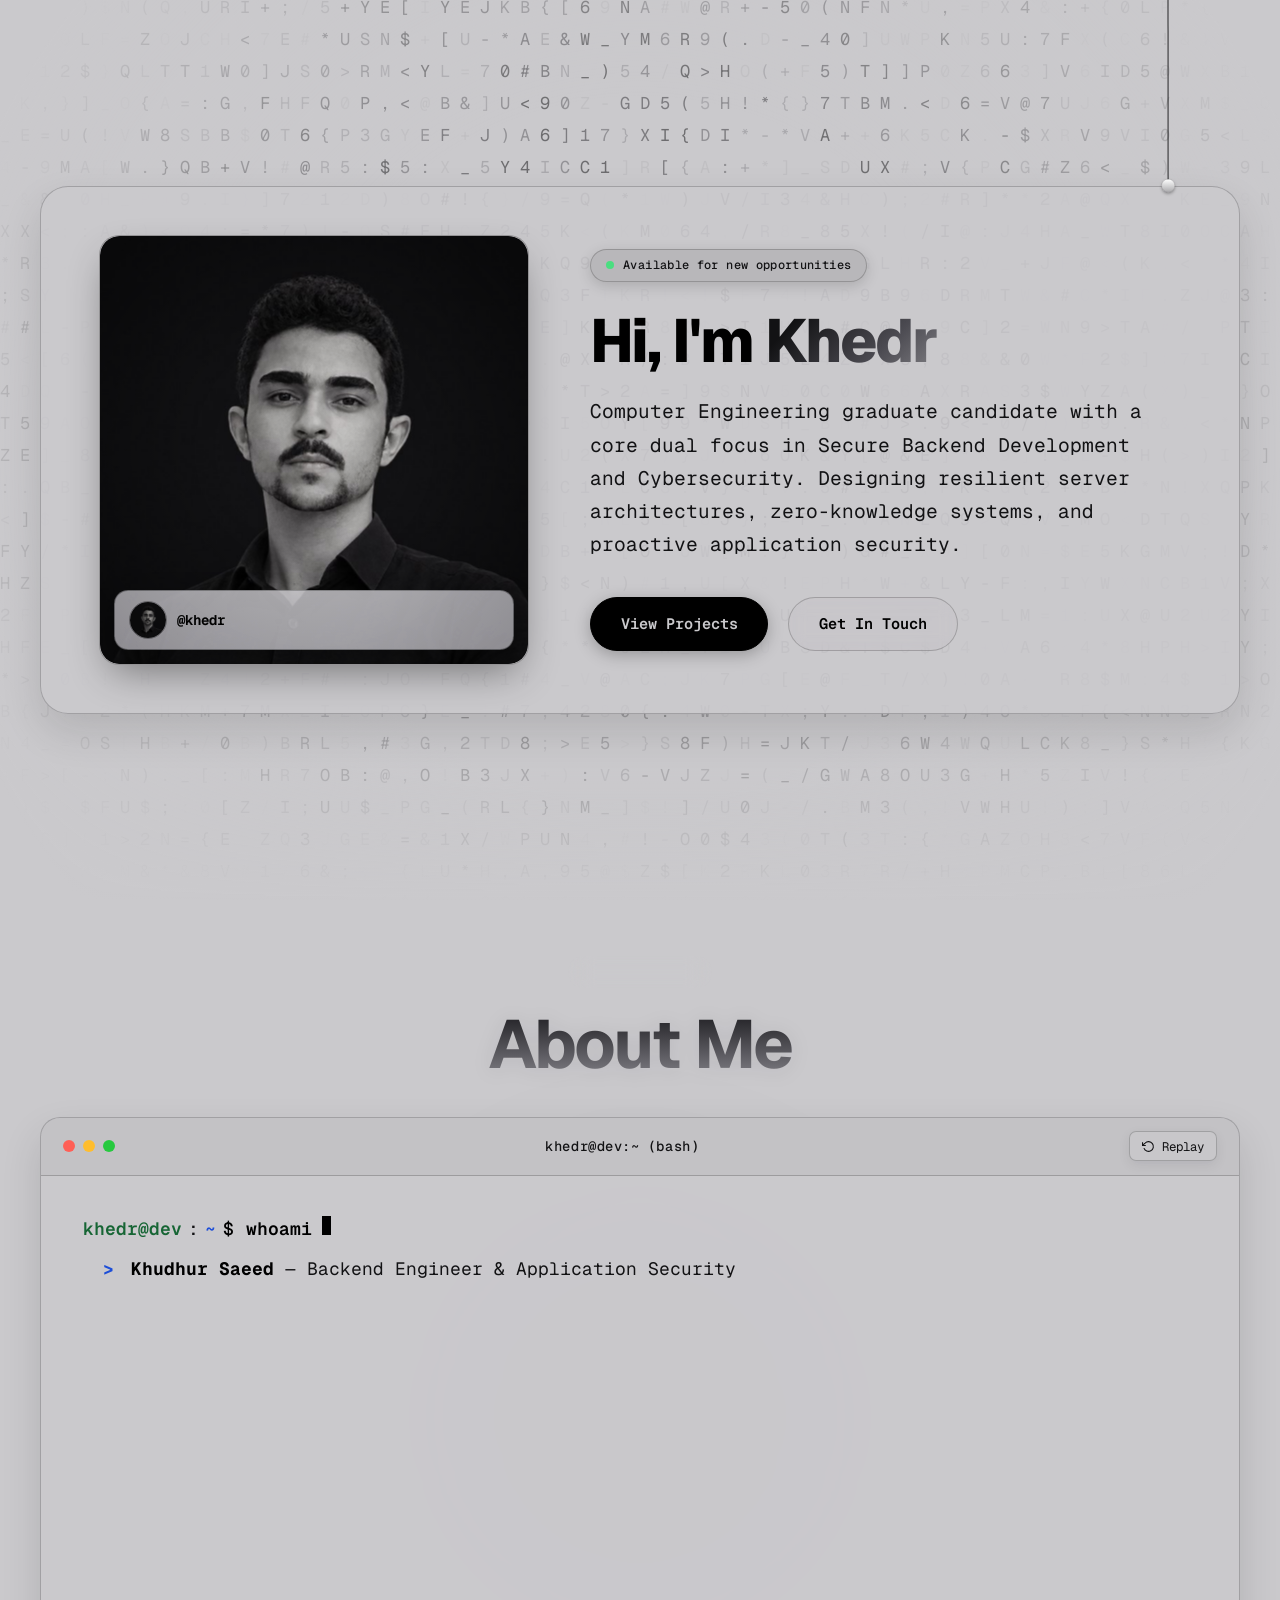
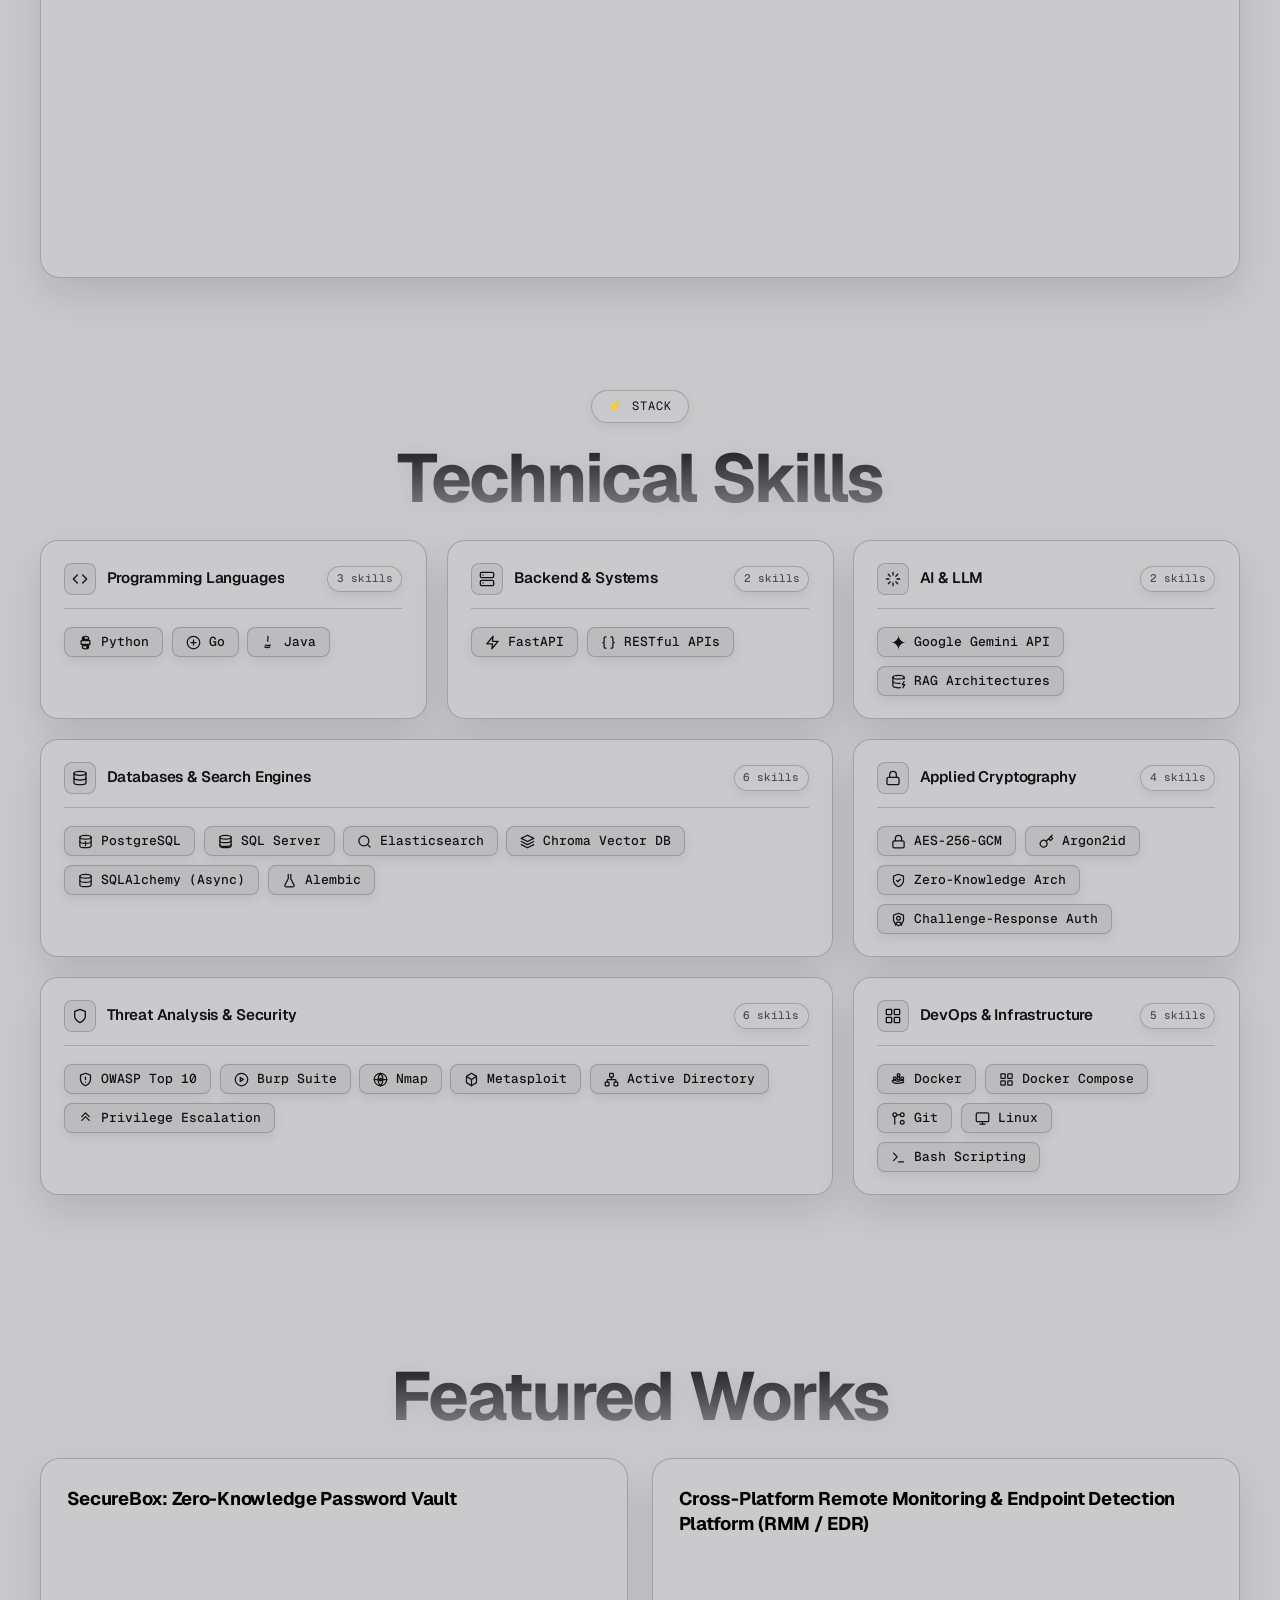
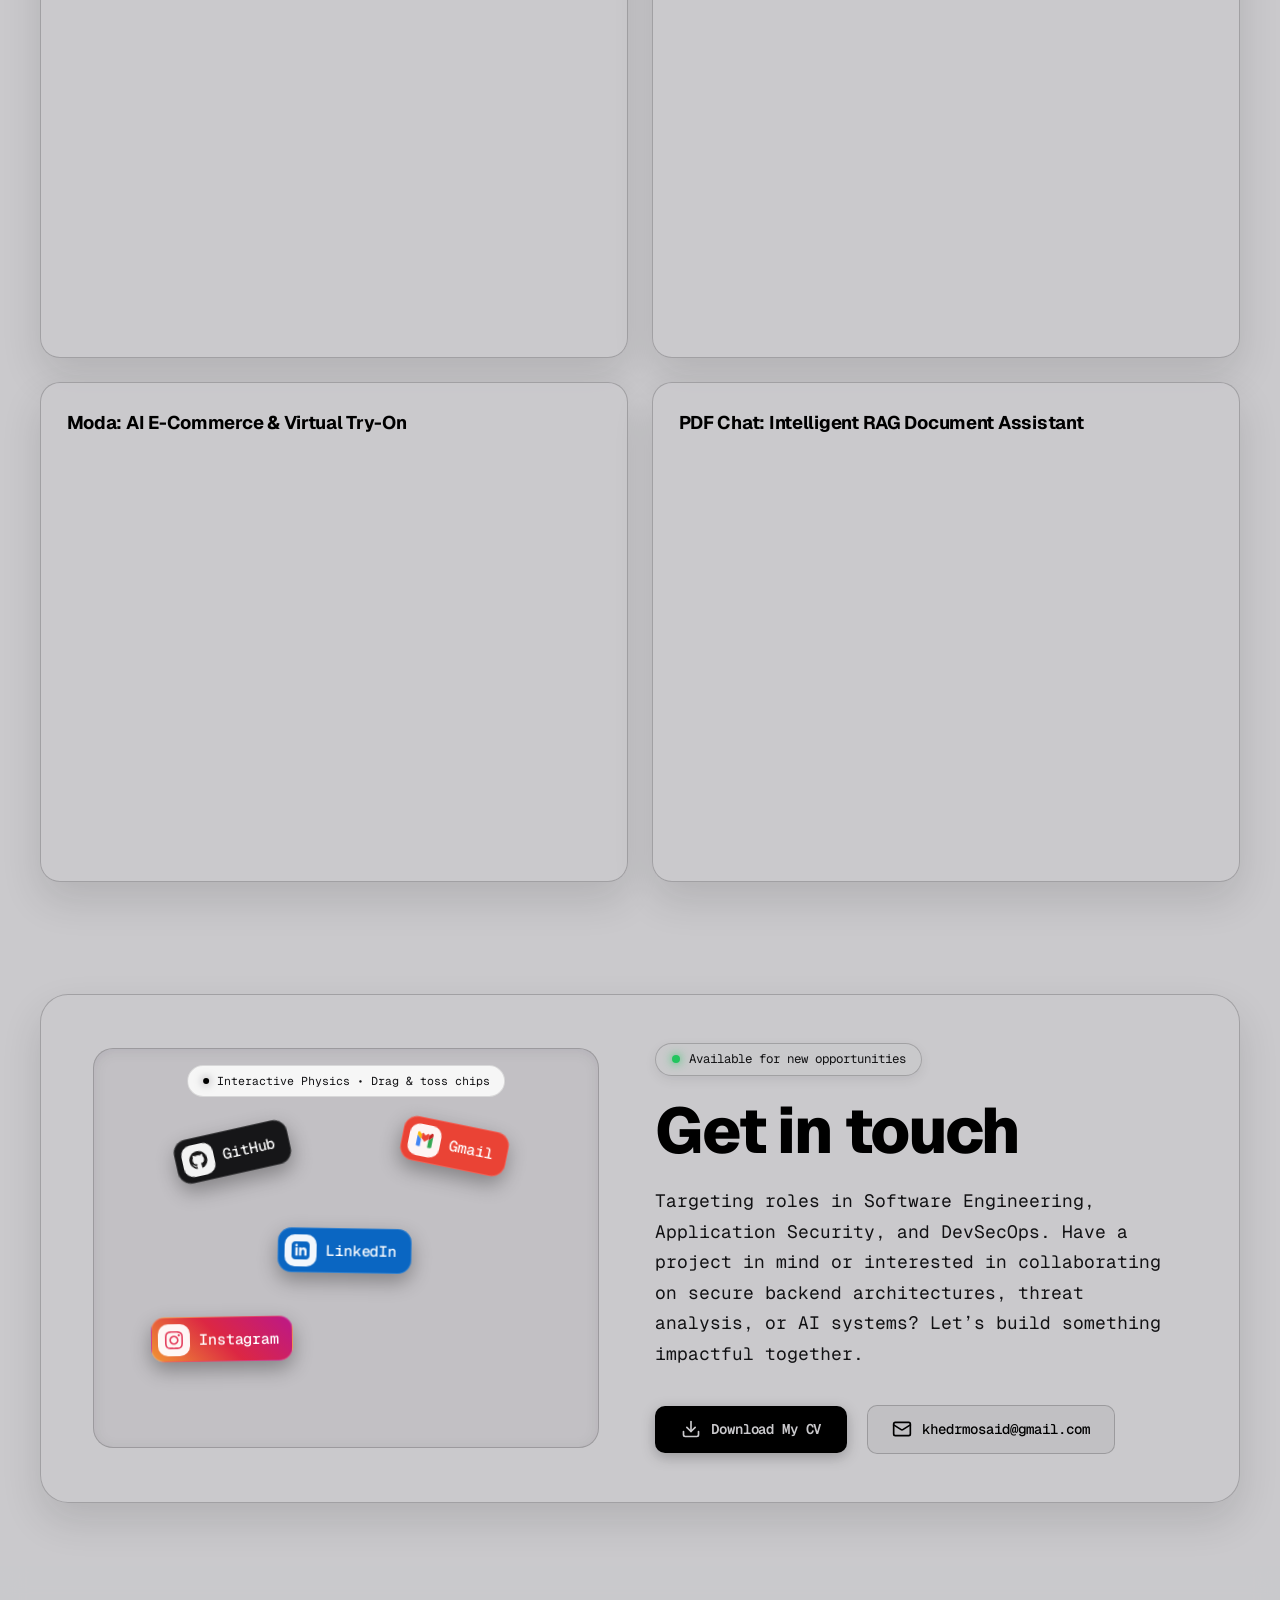
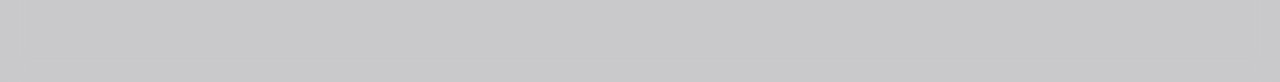
==== commit 2756c608: "chore: remove Twitter (X) link from footer" ====
--- a/index.html
+++ b/index.html
@@ -784,18 +784,6 @@
       <p>Copyright &copy; <span id="footerYear">2026</span> - All rights reserved &bull; developed by <a href="https://github.com/khudhur-saeed" target="_blank" rel="noopener noreferrer" class="developed-by-link">khedr mohammed</a></p>
     </aside>
     <nav class="footer-social" aria-label="Social Media Links">
-      <a href="https://x.com/KhedrMo93973" target="_blank" rel="noopener noreferrer" aria-label="X (Twitter)">
-        <svg
-          aria-label="X"
-          xmlns="http://www.w3.org/2000/svg"
-          width="24"
-          height="24"
-          viewBox="0 0 24 24"
-          class="fill-current">
-          <path
-            d="M24 4.557c-.883.392-1.832.656-2.828.775 1.017-.609 1.798-1.574 2.165-2.724-.951.564-2.005.974-3.127 1.195-.897-.957-2.178-1.555-3.594-1.555-3.179 0-5.515 2.966-4.797 6.045-4.091-.205-7.719-2.165-10.148-5.144-1.29 2.213-.669 5.108 1.523 6.574-.806-.026-1.566-.247-2.229-.616-.054 2.281 1.581 4.415 3.949 4.89-.693.188-1.452.232-2.224.084.626 1.956 2.444 3.379 4.6 3.419-2.07 1.623-4.678 2.348-7.29 2.04 2.179 1.397 4.768 2.212 7.548 2.212 9.142 0 14.307-7.721 13.995-14.646.962-.695 1.797-1.562 2.457-2.549z"></path>
-        </svg>
-      </a>
       <a href="https://github.com/khudhur-saeed" target="_blank" rel="noopener noreferrer" aria-label="GitHub">
         <svg
           aria-label="GitHub"
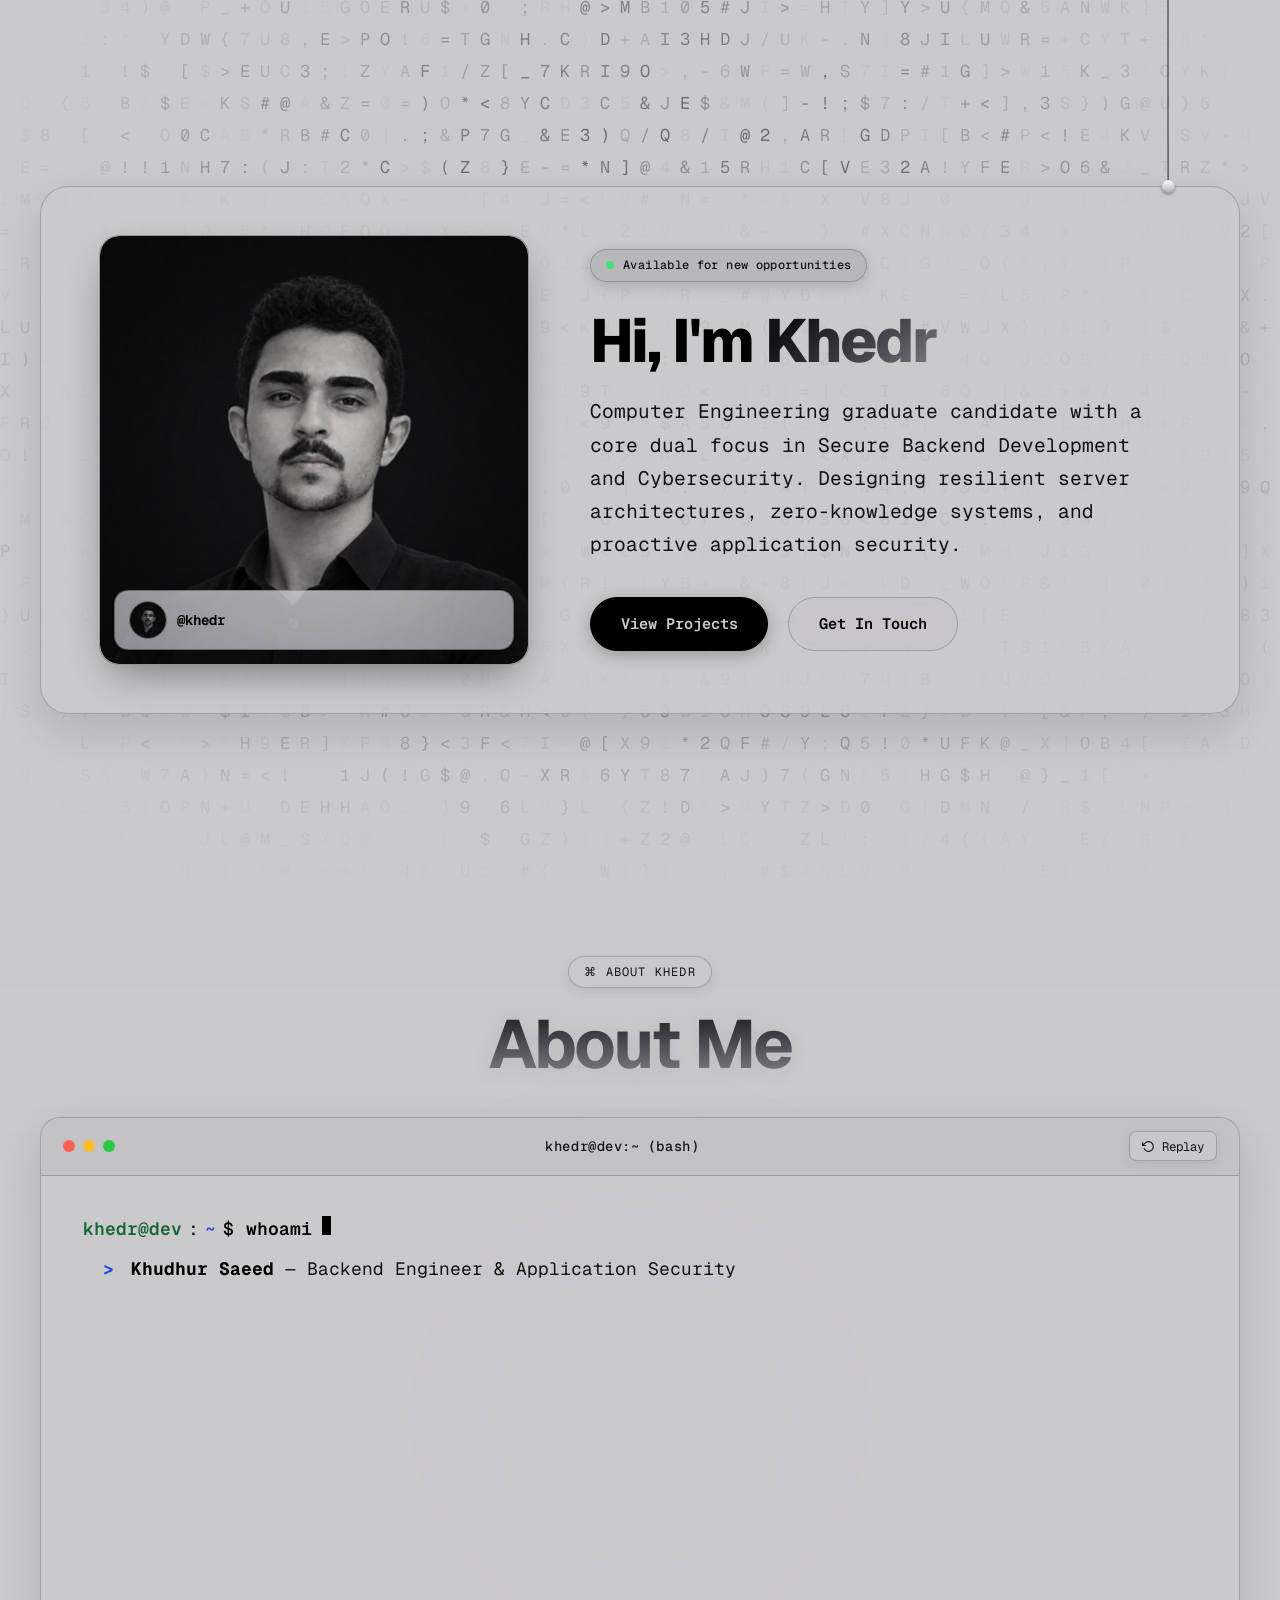
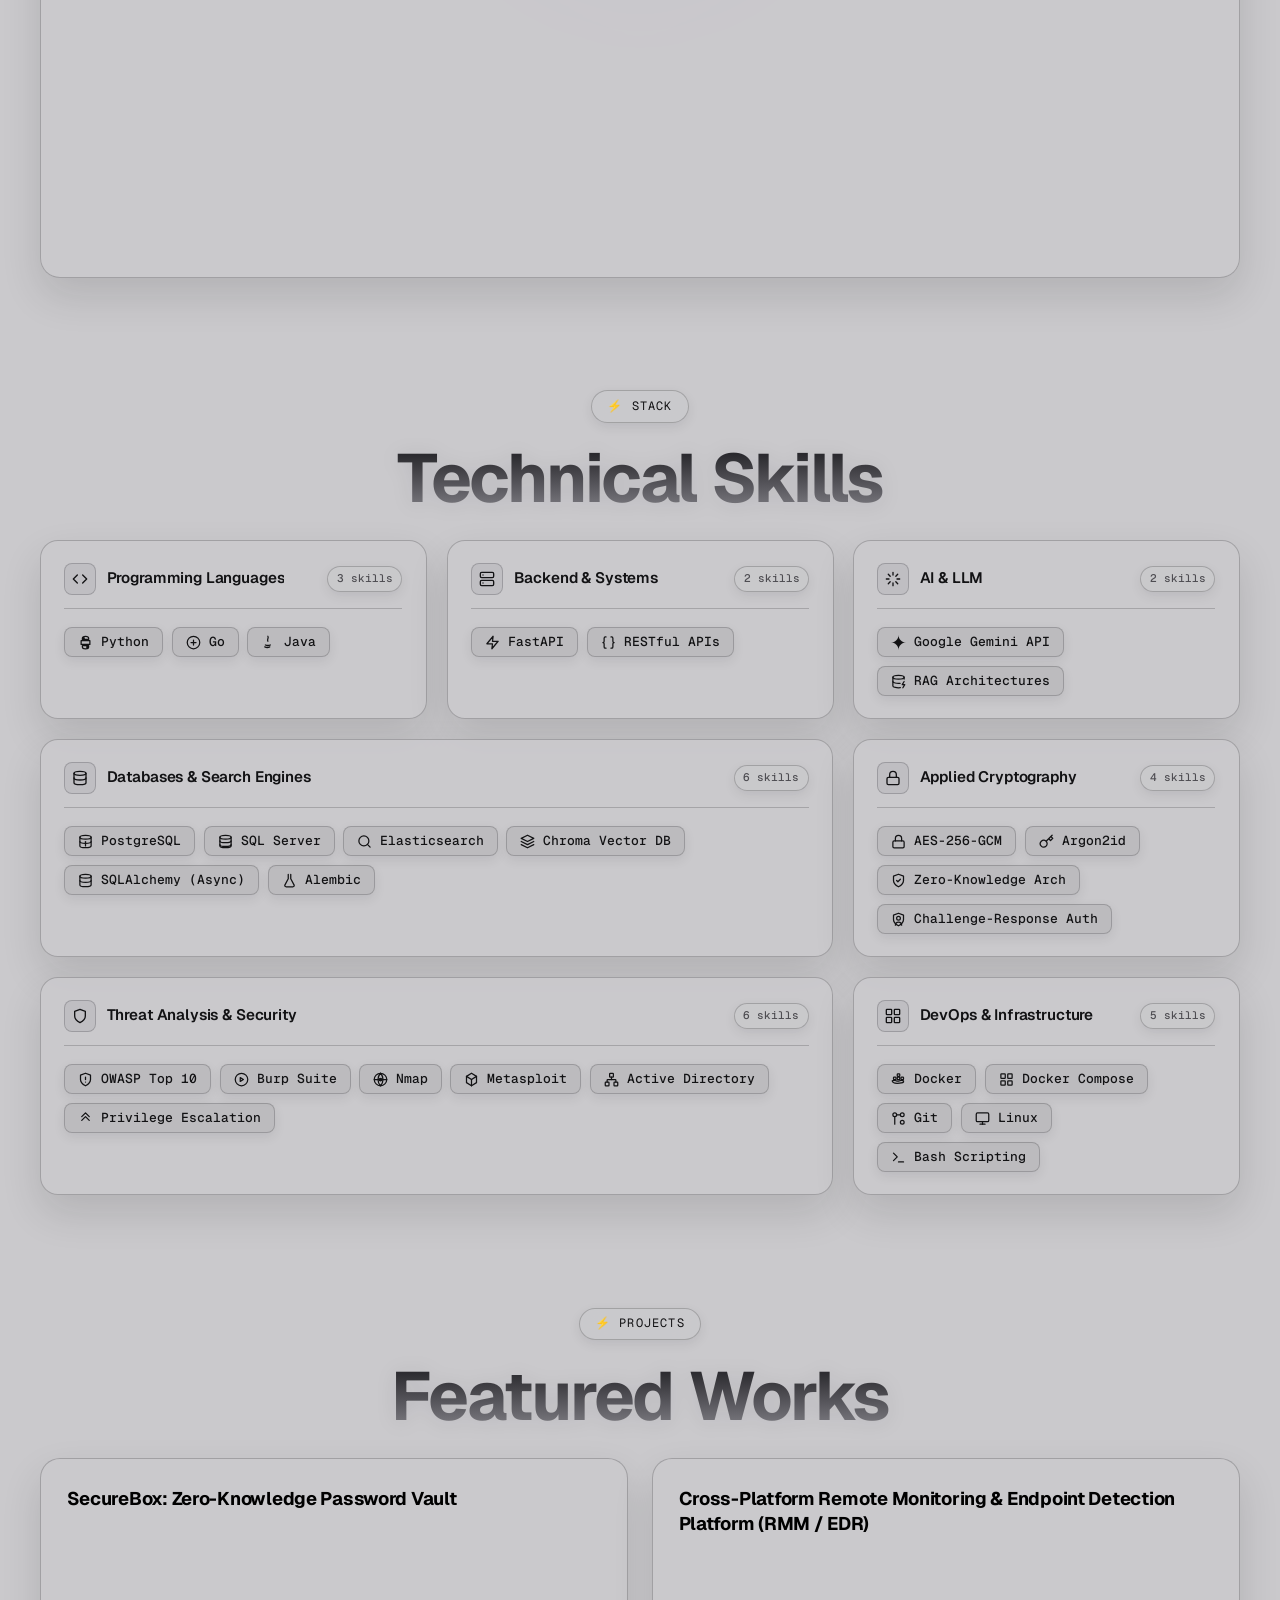
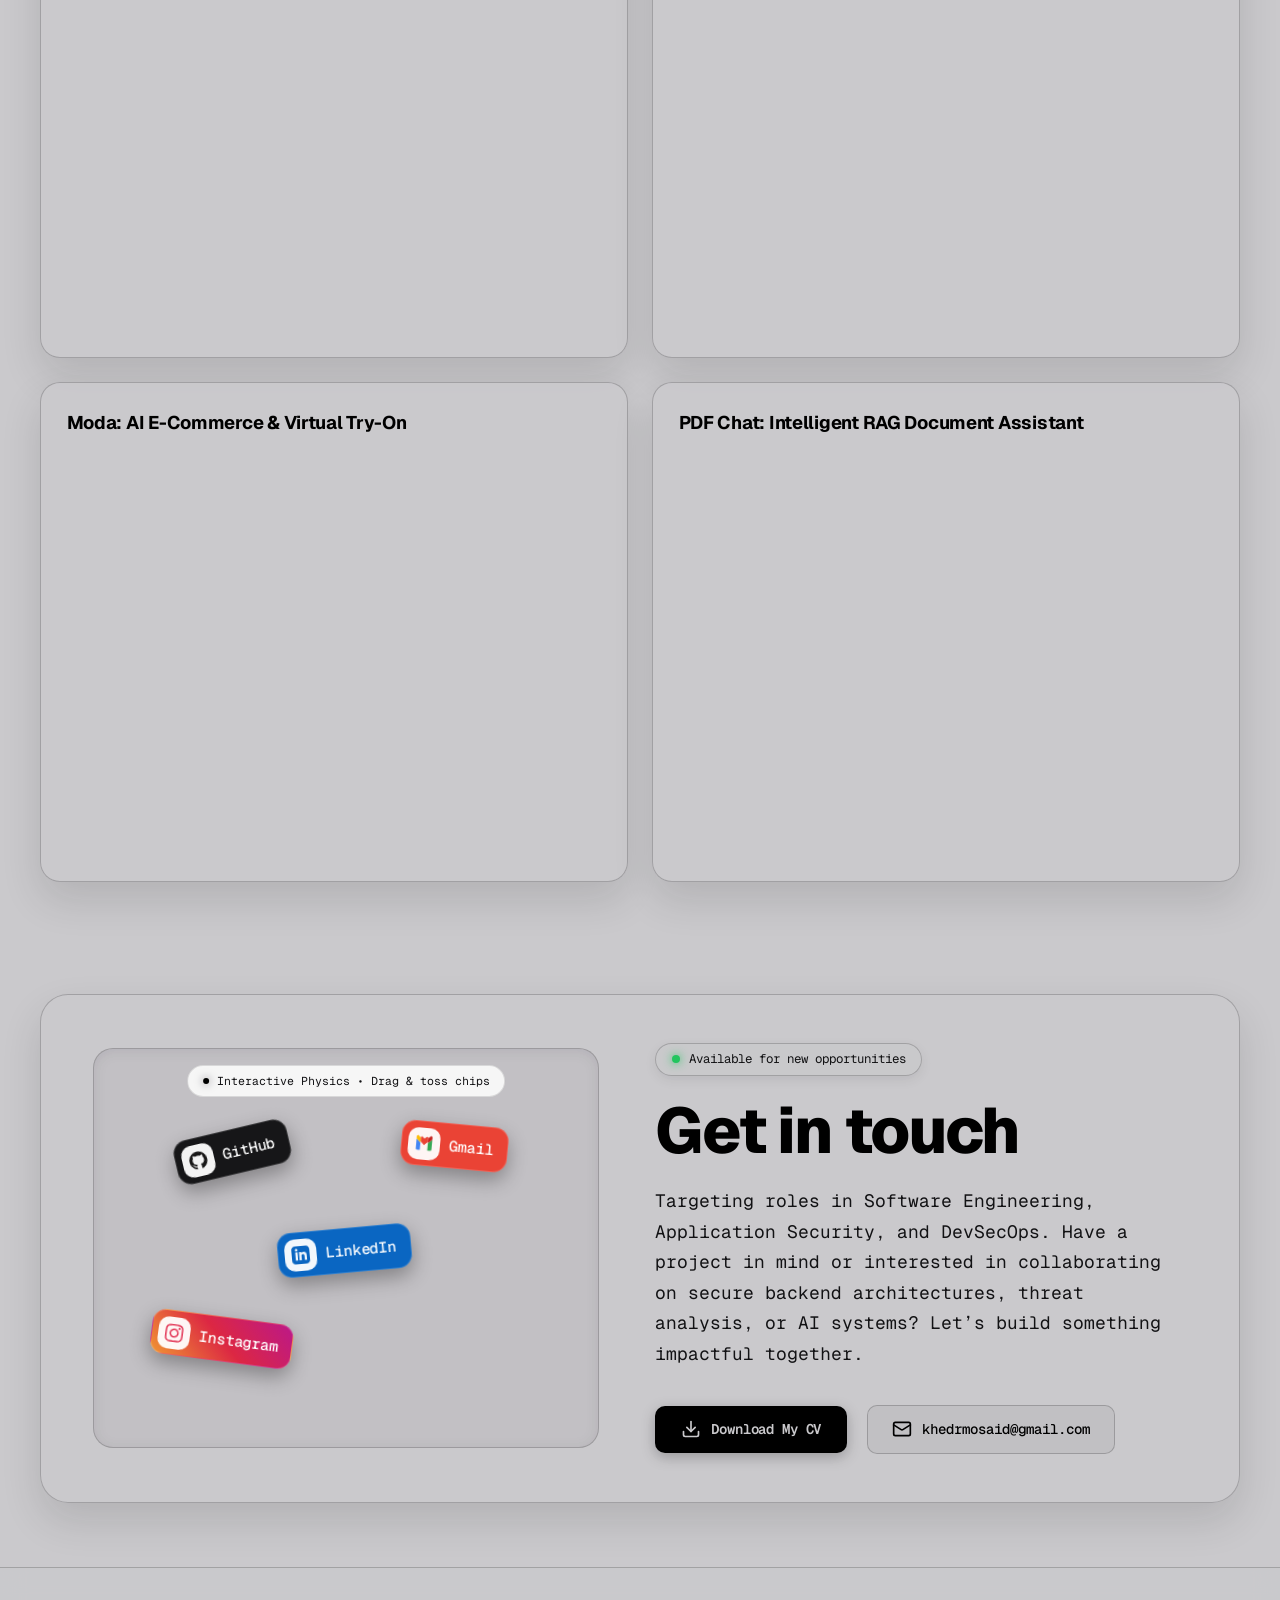
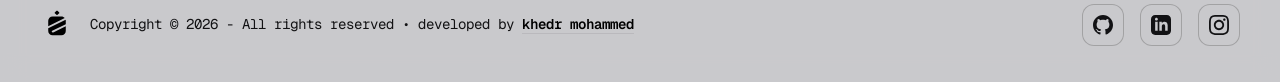
==== commit 3c2ff7ac: "feat(seo): update Open Graph, Twitter Card, and page metadata to match portfolio" ====
--- a/index.html
+++ b/index.html
@@ -3,21 +3,24 @@
 <head>
   <meta charset="UTF-8">
   <meta name="viewport" content="width=device-width, initial-scale=1.0">
-  <title>Khedr Mohammed — Security Analyst &amp; Backend Developer</title>
-  <meta name="description" content="Portfolio of Khedr Mohammed — Security Analyst &amp; Backend Developer specializing in secure backend systems, applied cryptography, threat analysis, and AI/RAG architectures.">
+  <title>Khudhur Saeed — Backend Engineer &amp; Application Security</title>
+  <meta name="description" content="Computer Engineering graduate candidate with a core dual focus in Secure Backend Development and Cybersecurity. Designing resilient server architectures, zero-knowledge systems, and proactive application security.">
+  <link rel="canonical" href="https://khudhur-saeed.github.io/">
   <meta name="theme-color" content="#121214">
 
   <!-- Open Graph / Social Preview -->
   <meta property="og:type" content="website">
-  <meta property="og:title" content="Khedr Mohammed — Security Analyst &amp; Backend Developer">
-  <meta property="og:description" content="Security Analyst &amp; Backend Developer specializing in zero-knowledge cryptography, resilient backend architectures, threat analysis, and AI/RAG systems.">
-  <meta property="og:image" content="assets/user_photo.jpg">
+  <meta property="og:url" content="https://khudhur-saeed.github.io/">
+  <meta property="og:site_name" content="Khudhur Saeed Portfolio">
+  <meta property="og:title" content="Khudhur Saeed — Backend Engineer &amp; Application Security">
+  <meta property="og:description" content="Computer Engineering graduate candidate with a core dual focus in Secure Backend Development and Cybersecurity. Designing resilient server architectures, zero-knowledge systems, and proactive application security.">
+  <meta property="og:image" content="https://khudhur-saeed.github.io/assets/user_photo.jpg">
 
   <!-- Twitter / X Card -->
   <meta name="twitter:card" content="summary_large_image">
-  <meta name="twitter:title" content="Khedr Mohammed — Security Analyst &amp; Backend Developer">
-  <meta name="twitter:description" content="Security Analyst &amp; Backend Developer specializing in zero-knowledge cryptography, resilient backend architectures, threat analysis, and AI/RAG systems.">
-  <meta name="twitter:image" content="assets/user_photo.jpg">
+  <meta name="twitter:title" content="Khudhur Saeed — Backend Engineer &amp; Application Security">
+  <meta name="twitter:description" content="Computer Engineering graduate candidate with a core dual focus in Secure Backend Development and Cybersecurity. Designing resilient server architectures, zero-knowledge systems, and proactive application security.">
+  <meta name="twitter:image" content="https://khudhur-saeed.github.io/assets/user_photo.jpg">
 
   <!-- Monochrome Theme Favicon -->
   <link rel="icon" type="image/svg+xml" href="assets/favicon.svg?v=1.0">
